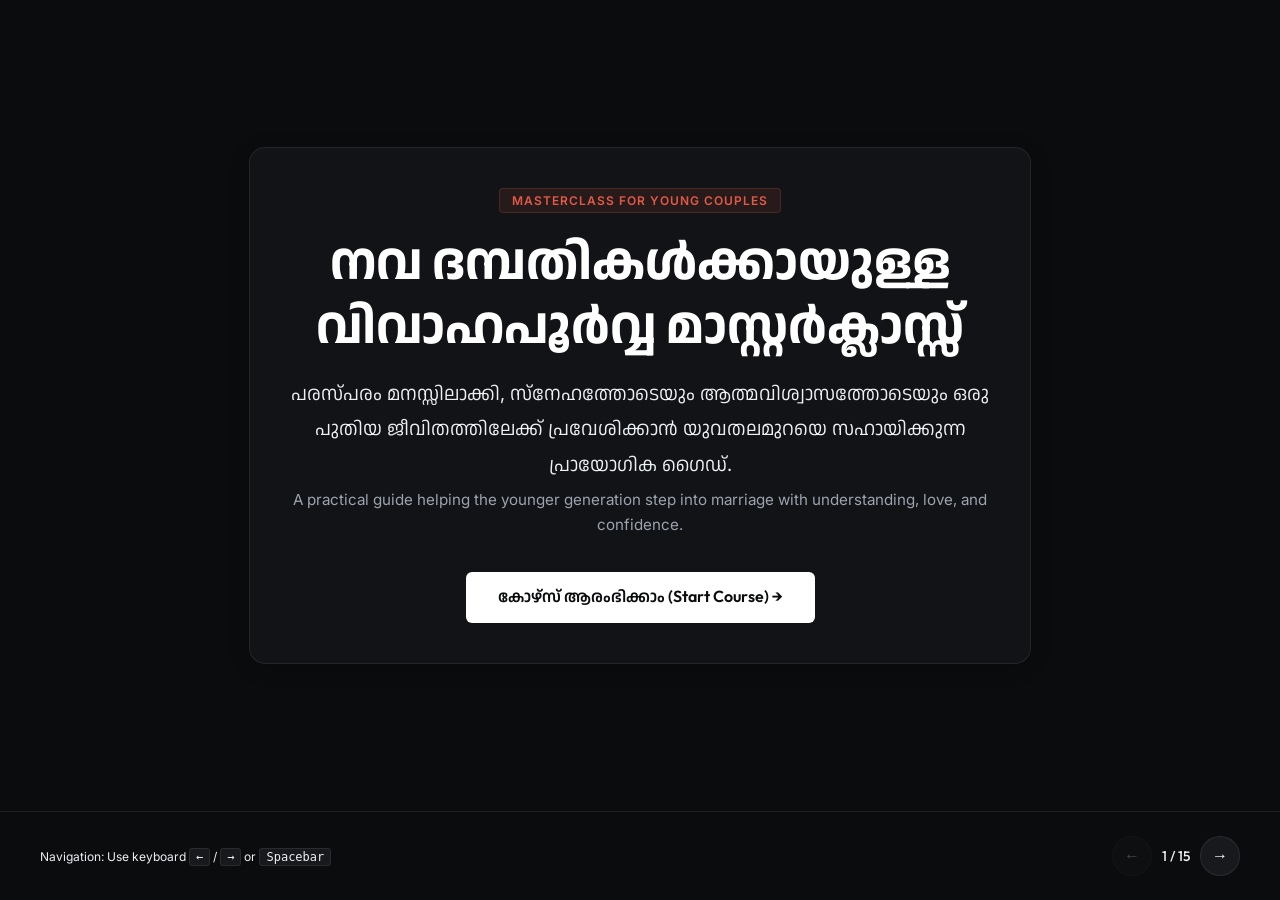
==== index.html @ 6fad0c5c "first commit" ====
<!DOCTYPE html>
<html lang="ml">
<head>
  <meta charset="UTF-8">
  <meta name="viewport" content="width=device-width, initial-scale=1.0">
  <title>വിവാഹപൂർവ്വ കൗൺസിലിംഗ് മാസ്റ്റർക്ലാസ്സ് | Pre-Marital Masterclass</title>
  <style>
@import url('https://fonts.googleapis.com/css2?family=Anek+Malayalam:wght@100..800&family=Inter:wght@300;400;500;600;700&family=Outfit:wght@300;400;500;600;700&display=swap');

:root {
  --coral: #E05A47;
  --violet: #7B3EBF;
  --mint: #22C55E;
  --marigold: #EAB308;
  --bg-dark: #0B0C0E;
  --bg-card: #121316;
  --bg-input: #18191D;
  --border-color: rgba(255, 255, 255, 0.08);
  --text-main: #FFFFFF;
  --text-sub: #ECEFF4;
  --text-muted: #9CA3AF;
  --font-title: 'Outfit', 'Anek Malayalam', 'Nirmala UI', sans-serif;
  --font-body: 'Inter', 'Anek Malayalam', 'Nirmala UI', sans-serif;
}

* {
  box-sizing: border-box;
  margin: 0;
  padding: 0;
}

body {
  background-color: var(--bg-dark);
  color: var(--text-main);
  font-family: var(--font-body);
  height: 100vh;
  overflow: hidden;
  display: flex;
  flex-direction: column;
  justify-content: space-between;
}

/* Header & Flow Tracker (Minimalist) */
header {
  width: 100%;
  padding: 24px 40px;
  z-index: 10;
  display: flex;
  justify-content: space-between;
  align-items: center;
  border-bottom: 1px solid var(--border-color);
  background: var(--bg-dark);
}

.logo-container {
  display: flex;
  align-items: center;
  gap: 8px;
}

.logo-dot {
  width: 8px;
  height: 8px;
  border-radius: 50%;
  background: var(--coral);
}

.logo-text {
  font-family: var(--font-title);
  font-weight: 600;
  font-size: 1rem;
  letter-spacing: 1.5px;
  color: var(--text-main);
}

.flow-tracker {
  display: flex;
  align-items: center;
  gap: 20px;
  position: relative;
}

.flow-step {
  display: flex;
  align-items: center;
  gap: 8px;
  font-family: var(--font-title);
  font-size: 0.95rem;
  font-weight: 500;
  color: var(--text-sub);
  cursor: pointer;
  transition: color 0.3s;
}

.flow-step-num {
  width: 24px;
  height: 24px;
  border-radius: 50%;
  border: 1px solid var(--border-color);
  display: flex;
  align-items: center;
  justify-content: center;
  font-weight: 600;
  font-size: 0.8rem;
  transition: all 0.3s;
}

.flow-step.active {
  color: var(--text-main);
}

.flow-step.active .flow-step-num {
  border-color: var(--coral);
  background: var(--coral);
  color: var(--bg-dark);
}

.flow-step.completed {
  color: var(--mint);
}

.flow-step.completed .flow-step-num {
  border-color: var(--mint);
  background: var(--mint);
  color: var(--bg-dark);
}

.flow-line {
  height: 1px;
  width: 30px;
  background: var(--border-color);
  transition: background 0.3s;
}

.flow-line.completed {
  background: var(--mint);
}

/* Slide Deck Container */
.deck-container {
  flex-grow: 1;
  position: relative;
  width: 100%;
  max-width: 1200px;
  margin: 0 auto;
  padding: 0 40px;
  display: flex;
  justify-content: center;
  align-items: center;
}

.slide {
  position: absolute;
  left: 40px;
  right: 40px;
  opacity: 0;
  transform: translateY(10px);
  pointer-events: none;
  transition: opacity 0.4s ease, transform 0.4s ease;
  display: grid;
  grid-template-columns: 1fr;
  gap: 40px;
}

.slide.active {
  opacity: 1;
  transform: translateY(0);
  pointer-events: all;
  position: relative;
  z-index: 5;
  left: auto;
  right: auto;
}

.slide.previous {
  opacity: 0;
  transform: translateY(-10px);
  pointer-events: none;
}

/* Slide Layout Options */
.slide-grid-2 {
  grid-template-columns: minmax(0, 1.2fr) minmax(0, 1fr);
  align-items: center;
}

@media (max-width: 900px) {
  .slide-grid-2 {
    grid-template-columns: 1fr;
    padding-bottom: 20px;
  }
  body {
    overflow: auto;
    height: auto;
  }
  .deck-container {
    padding: 20px;
  }
}

/* Card Styling (Minimalist Flat) */
.glass-card {
  background: var(--bg-card);
  border: 1px solid var(--border-color);
  border-radius: 16px;
  padding: 40px;
  box-shadow: 0 4px 20px rgba(0, 0, 0, 0.2);
  position: relative;
}

/* Image styling */
.slide-image-wrapper {
  position: relative;
  border-radius: 12px;
  overflow: hidden;
  border: 1px solid var(--border-color);
  height: 400px;
  width: 100%;
}

.slide-image {
  width: 100%;
  height: 100%;
  object-fit: cover;
  filter: grayscale(10%) contrast(105%);
}

/* Typography */
h1 {
  font-family: var(--font-title);
  font-size: 2.8rem;
  font-weight: 700;
  line-height: 1.2;
  margin-bottom: 20px;
  color: var(--text-main);
}

h2 {
  font-family: var(--font-title);
  font-size: 2.2rem;
  font-weight: 600;
  margin-bottom: 12px;
  color: var(--text-main);
}

h3 {
  font-family: var(--font-title);
  font-size: 1.3rem;
  font-weight: 600;
  margin-bottom: 8px;
}

.subtitle-eng {
  font-size: 0.9rem;
  color: var(--text-muted);
  font-weight: 600;
  text-transform: uppercase;
  letter-spacing: 1.5px;
  margin-bottom: 12px;
  display: block;
}

.sub-english {
  font-size: 0.95rem;
  color: var(--text-muted);
  margin-top: 6px;
  font-style: normal;
  display: block;
  font-weight: 400;
  line-height: 1.6;
}

p {
  font-size: 1.15rem;
  line-height: 1.85;
  color: var(--text-sub);
  margin-bottom: 20px;
  font-weight: 400;
}

/* Accents & Badges */
.accent-txt-coral { color: var(--coral); }
.accent-txt-violet { color: #A855F7; }
.accent-txt-mint { color: var(--mint); }
.accent-txt-marigold { color: var(--marigold); }

.badge {
  display: inline-block;
  padding: 4px 12px;
  border-radius: 4px;
  font-size: 0.75rem;
  font-weight: 600;
  text-transform: uppercase;
  letter-spacing: 1px;
  margin-bottom: 15px;
}

.badge-coral {
  background: rgba(224, 90, 71, 0.1);
  color: var(--coral);
  border: 1px solid rgba(224, 90, 71, 0.2);
}

.badge-violet {
  background: rgba(123, 62, 191, 0.1);
  color: #A855F7;
  border: 1px solid rgba(123, 62, 191, 0.2);
}

.badge-mint {
  background: rgba(34, 197, 94, 0.1);
  color: var(--mint);
  border: 1px solid rgba(34, 197, 94, 0.2);
}

.badge-marigold {
  background: rgba(234, 179, 8, 0.1);
  color: var(--marigold);
  border: 1px solid rgba(234, 179, 8, 0.2);
}

/* Feature Grid / Cards */
.feature-list {
  display: flex;
  flex-direction: column;
  gap: 12px;
}

.feature-item {
  display: flex;
  gap: 15px;
  background: #18191D;
  padding: 16px 20px;
  border-radius: 8px;
  border: 1px solid var(--border-color);
  transition: background 0.3s;
}

.feature-item:hover {
  background: #202127;
}

.feature-icon {
  font-size: 1.2rem;
  display: flex;
  align-items: center;
  justify-content: center;
  width: 32px;
  height: 32px;
  border-radius: 6px;
  background: rgba(255, 255, 255, 0.05);
}

.feature-content {
  flex-grow: 1;
}

.feature-content h4 {
  font-size: 1rem;
  margin-bottom: 2px;
  font-weight: 600;
}

/* Interactive elements: Love Languages / Statements */
.love-languages-grid {
  display: grid;
  grid-template-columns: 1fr 1fr;
  gap: 12px;
}

@media (max-width: 600px) {
  .love-languages-grid {
    grid-template-columns: 1fr;
  }
}

.love-card {
  background: #18191D;
  border: 1px solid var(--border-color);
  border-radius: 8px;
  padding: 16px;
  transition: all 0.3s;
  cursor: pointer;
}

.love-card:hover {
  border-color: var(--text-sub);
}

.love-card.active-card {
  background: #202127;
  border-color: var(--text-main);
}

/* Dynamic Interactive "I Statements" comparison */
.comparison-container {
  display: flex;
  flex-direction: column;
  gap: 12px;
  margin-top: 10px;
}

.comparison-box {
  display: grid;
  grid-template-columns: 90px 1fr;
  background: rgba(224, 90, 71, 0.05);
  border: 1px solid rgba(224, 90, 71, 0.15);
  border-radius: 8px;
  overflow: hidden;
}

.comparison-box.better {
  background: rgba(34, 197, 94, 0.05);
  border-color: rgba(34, 197, 94, 0.15);
}

.comp-tag {
  display: flex;
  align-items: center;
  justify-content: center;
  font-weight: 600;
  font-size: 0.8rem;
  color: #FFF;
  text-transform: uppercase;
}

.comparison-box:not(.better) .comp-tag {
  background: var(--coral);
}

.comparison-box.better .comp-tag {
  background: var(--mint);
  color: var(--bg-dark);
}

.comp-content {
  padding: 12px 16px;
}

.comp-content p {
  margin: 0;
  font-size: 0.95rem;
}

/* Math Presentation Slide (Minimalist) */
.math-container {
  background: #18191D;
  padding: 24px;
  border-radius: 12px;
  border: 1px solid var(--border-color);
  display: flex;
  flex-direction: column;
  align-items: center;
  justify-content: center;
  margin-bottom: 20px;
}

.equation-legend {
  display: grid;
  grid-template-columns: 1fr 1fr;
  gap: 10px;
  width: 100%;
  margin-top: 20px;
  border-top: 1px solid var(--border-color);
  padding-top: 15px;
}

.legend-item {
  font-size: 0.85rem;
  color: var(--text-sub);
}

/* Custom CSS Equation Layout */
.marriage-equation-css {
  display: flex;
  align-items: center;
  justify-content: center;
  gap: 12px;
  font-family: var(--font-title);
  font-size: 1.25rem;
  color: var(--text-main);
  width: 100%;
  padding: 10px 0;
  overflow-x: auto;
  scrollbar-width: none;
}

.marriage-equation-css::-webkit-scrollbar {
  display: none;
}

.eq-fraction {
  display: inline-flex;
  flex-direction: column;
  align-items: center;
  justify-content: center;
  min-width: 130px;
}

.eq-numerator {
  border-bottom: 1.5px solid var(--text-sub);
  padding: 0 8px 6px 8px;
  width: 100%;
  text-align: center;
  display: flex;
  justify-content: center;
  align-items: center;
  gap: 6px;
  white-space: nowrap;
}

.eq-denominator {
  padding: 6px 8px 0 8px;
  width: 100%;
  text-align: center;
  display: flex;
  justify-content: center;
  align-items: center;
  white-space: nowrap;
}

.eq-term {
  font-weight: 600;
}

.eq-success {
  font-size: 1.3rem;
  color: var(--text-main);
}

.eq-comm {
  color: var(--mint);
}

.eq-trust {
  color: #A855F7;
}

.eq-ego {
  color: var(--coral);
}

.eq-values {
  color: var(--marigold);
  white-space: nowrap;
}

.eq-operator {
  font-weight: 500;
  font-size: 1.3rem;
  color: var(--text-sub);
  user-select: none;
}

@media (max-width: 600px) {
  .marriage-equation-css {
    font-size: 0.95rem;
    gap: 6px;
  }
  .eq-success {
    font-size: 1.1rem;
  }
  .glass-card {
    padding: 16px;
  }
  .slide {
    left: 10px;
    right: 10px;
  }
  .deck-container {
    padding: 10px;
  }
}

@media (max-width: 1100px) {
  .deck-container {
    padding: 0 20px;
  }
  .glass-card {
    padding: 24px;
  }
  .slide {
    left: 20px;
    right: 20px;
    gap: 20px;
  }
  .slide-image-wrapper {
    height: 320px;
  }
}

/* Custom Interactive Donut Chart (Minimalist) */
.chart-container {
  display: flex;
  flex-direction: column;
  align-items: center;
  justify-content: center;
  position: relative;
}

.donut-svg-wrapper {
  position: relative;
  width: 200px;
  height: 200px;
}

.donut-svg {
  transform: rotate(-90deg);
  width: 100%;
  height: 100%;
}

.donut-segment {
  fill: none;
  stroke-width: 12;
  transition: stroke-dashoffset 1s ease-in-out, stroke-width 0.3s;
  cursor: pointer;
}

.donut-segment:hover {
  stroke-width: 15;
}

.donut-center-text {
  position: absolute;
  top: 50%;
  left: 50%;
  transform: translate(-50%, -50%);
  text-align: center;
}

.donut-center-num {
  font-family: var(--font-title);
  font-size: 2rem;
  font-weight: 600;
  color: #FFF;
  display: block;
}

.donut-center-lbl {
  font-size: 0.7rem;
  color: var(--text-sub);
  text-transform: uppercase;
  letter-spacing: 1px;
}

.chart-legend {
  margin-top: 24px;
  display: grid;
  grid-template-columns: minmax(0, 1fr) minmax(0, 1fr);
  gap: 10px;
  width: 100%;
}

.chart-legend-item {
  display: flex;
  align-items: center;
  gap: 8px;
  font-size: 0.95rem;
  cursor: pointer;
  padding: 6px 10px;
  border-radius: 4px;
  background: #18191D;
  border: 1px solid var(--border-color);
  transition: all 0.3s;
}

.chart-legend-item:hover, .chart-legend-item.highlighted {
  border-color: var(--text-sub);
  background: #202127;
}

.chart-legend-dot {
  width: 8px;
  height: 8px;
  border-radius: 50%;
}

/* Weekly Checklist Table */
.checklist-table-wrapper {
  overflow-x: auto;
  border-radius: 8px;
  border: 1px solid var(--border-color);
  background: #18191D;
  margin-top: 15px;
}

.checklist-table {
  width: 100%;
  border-collapse: collapse;
  text-align: left;
}

.checklist-table th {
  background: rgba(255,255,255,0.02);
  padding: 14px 18px;
  font-weight: 600;
  font-size: 1rem;
  border-bottom: 1px solid var(--border-color);
  font-family: var(--font-title);
  color: var(--text-main);
}

.checklist-table td {
  padding: 14px 18px;
  border-bottom: 1px solid var(--border-color);
  font-size: 1.05rem;
  line-height: 1.6;
  color: var(--text-sub);
}

.checklist-table tr:last-child td {
  border-bottom: none;
}

.checklist-table tr:hover td {
  background: rgba(255, 255, 255, 0.01);
  color: var(--text-main);
}

.checkbox-col {
  width: 40px;
  text-align: center;
}

.custom-checkbox {
  width: 16px;
  height: 16px;
  border-radius: 4px;
  border: 1px solid var(--text-sub);
  display: inline-block;
  cursor: pointer;
  position: relative;
  transition: all 0.2s;
}

.custom-checkbox.checked {
  background: var(--mint);
  border-color: var(--mint);
}

.custom-checkbox.checked::after {
  content: '✓';
  position: absolute;
  top: 50%;
  left: 50%;
  transform: translate(-50%, -50%);
  color: var(--bg-dark);
  font-weight: bold;
  font-size: 0.7rem;
}

/* Footer / Navigation Controls (Minimalist) */
footer {
  width: 100%;
  padding: 24px 40px;
  display: flex;
  justify-content: space-between;
  align-items: center;
  border-top: 1px solid var(--border-color);
  background: var(--bg-dark);
  z-index: 10;
}

.help-tips {
  font-size: 0.75rem;
  color: var(--text-sub);
}

.keyboard-key {
  background: #18191D;
  border: 1px solid var(--border-color);
  padding: 1px 6px;
  border-radius: 3px;
  font-family: monospace;
}

.nav-buttons {
  display: flex;
  gap: 10px;
}

.nav-btn {
  background: #18191D;
  border: 1px solid var(--border-color);
  color: var(--text-main);
  width: 40px;
  height: 40px;
  border-radius: 50%;
  display: flex;
  align-items: center;
  justify-content: center;
  cursor: pointer;
  transition: all 0.2s;
  font-size: 1rem;
}

.nav-btn:hover:not(:disabled) {
  background: #202127;
  border-color: var(--text-sub);
}

.nav-btn:disabled {
  opacity: 0.25;
  cursor: not-allowed;
}

.slide-number {
  font-family: var(--font-title);
  font-size: 0.85rem;
  font-weight: 500;
  color: var(--text-sub);
  display: flex;
  align-items: center;
}

/* Home cover specific styles */
.cover-layout {
  display: flex;
  flex-direction: column;
  align-items: center;
  text-align: center;
  justify-content: center;
  height: 100%;
}

.cover-title {
  font-size: 3.2rem;
  margin-bottom: 20px;
  line-height: 1.25;
  color: var(--text-main);
  font-weight: 700;
}

@media (max-width: 600px) {
  .cover-title {
    font-size: 2rem;
  }
  h1 {
    font-size: 1.8rem;
  }
}

.start-btn {
  background: var(--text-main);
  color: var(--bg-dark);
  border: none;
  padding: 14px 32px;
  border-radius: 6px;
  font-family: var(--font-title);
  font-weight: 600;
  font-size: 1rem;
  cursor: pointer;
  transition: all 0.2s;
  margin-top: 15px;
}

.start-btn:hover {
  background: var(--text-sub);
  transform: translateY(-1px);
}

</style>
</head>
<body>



  <!-- Slide Deck Container -->
  <main class="deck-container">

    <!-- SLIDE 1: Cover Slide (Hour 0) -->
    <section class="slide active" id="slide-1" data-hour="0">
      <div class="glass-card cover-layout">
        <span class="badge badge-coral">Masterclass for Young Couples</span>
        <h1 class="cover-title">നവ ദമ്പതികൾക്കായുള്ള<br>വിവാഹപൂർവ്വ മാസ്റ്റർക്ലാസ്സ്</h1>
        <p style="max-width: 700px; font-size: 1.2rem;">
          പരസ്പരം മനസ്സിലാക്കി, സ്നേഹത്തോടെയും ആത്മവിശ്വാസത്തോടെയും ഒരു പുതിയ ജീവിതത്തിലേക്ക് പ്രവേശിക്കാൻ യുവതലമുറയെ സഹായിക്കുന്ന പ്രായോഗിക ഗൈഡ്.
          <span class="sub-english">A practical guide helping the younger generation step into marriage with understanding, love, and confidence.</span>
        </p>
        <button class="start-btn" id="start-btn">കോഴ്സ് ആരംഭിക്കാം (Start Course) &rarr;</button>
      </div>
    </section>

    <!-- SLIDE 2: Course Agenda (Hour 0) -->
    <section class="slide" id="slide-2" data-hour="0">
      <div class="glass-card" style="width: 100%;">
        <span class="badge badge-coral">Course Agenda</span>
        <h2>4-മണിക്കൂർ ക്ലാസ്സ് ഘടന</h2>
        <span class="subtitle-eng">4-Hour Masterclass Roadmap</span>
        <p style="margin-bottom: 25px;">ദാമ്പത്യവിജയത്തിനായുള്ള പ്രധാനപ്പെട്ട അധ്യായങ്ങൾ ഞങ്ങൾ താഴെ പറയുന്ന രീതിയിൽ ക്രമീകരിച്ചിരിക്കുന്നു.</p>
        
        <div style="display: grid; grid-template-columns: repeat(auto-fit, minmax(220px, 1fr)); gap: 20px;">
          <div class="feature-item" style="border-top: 4px solid var(--coral); flex-direction: column; gap: 10px;">
            <div style="font-weight: 800; font-size: 1.2rem; color: var(--coral);">Hour 1: മനസ്സിലാക്കൽ</div>
            <p style="font-size: 0.9rem; margin: 0; color: var(--text-sub);">
              ആശയവിനിമയം, സ്നേഹഭാഷകൾ, ഞാൻ പ്രസ്താവനകൾ, ശ്രദ്ധയോടെയുള്ള കേൾവി.
              <span class="sub-english">Communication, Love Languages, active listening.</span>
            </p>
          </div>
          
          <div class="feature-item" style="border-top: 4px solid var(--violet); flex-direction: column; gap: 10px;">
            <div style="font-weight: 800; font-size: 1.2rem; color: var(--violet);">Hour 2: പൊരുത്തപ്പെടൽ</div>
            <p style="font-size: 0.9rem; margin: 0; color: var(--text-sub);">
              വ്യത്യാസങ്ങൾ പൊരുത്തപ്പെടുത്തൽ, കുടുംബ അതിരുകൾ, തർക്കപരിഹാരം, അടുപ്പം.
              <span class="sub-english">Adjusting differences, boundaries, intimacy.</span>
            </p>
          </div>
          
          <div class="feature-item" style="border-top: 4px solid var(--marigold); flex-direction: column; gap: 10px;">
            <div style="font-weight: 800; font-size: 1.2rem; color: var(--marigold);">Hour 3: സാമ്പത്തികം</div>
            <p style="font-size: 0.9rem; margin: 0; color: var(--text-sub);">
              സാമ്പത്തിക സുതാര്യത, കടബാധ്യതകൾ, ബജറ്റിംഗ്, ഭാവി സമ്പാദ്യം.
              <span class="sub-english">Financial transparency, budgeting, future savings.</span>
            </p>
          </div>
          
          <div class="feature-item" style="border-top: 4px solid var(--mint); flex-direction: column; gap: 10px;">
            <div style="font-weight: 800; font-size: 1.2rem; color: var(--mint);">Hour 4: പ്രയാണം</div>
            <p style="font-size: 0.9rem; margin: 0; color: var(--text-sub);">
              ഒരുമിച്ച് വളരുക, ദാമ്പത്യ സമവാക്യം, വിജയഘടകങ്ങൾ, പ്രതിവാര ചെക്ക്ലിസ്റ്റ്.
              <span class="sub-english">Growing together, success pillars, checklists.</span>
            </p>
          </div>
        </div>
      </div>
    </section>

    <!-- SLIDE 3: Hour 1 Intro: മനസ്സിലാക്കൽ (Hour 1) -->
    <section class="slide slide-grid-2" id="slide-3" data-hour="1">
      <div class="glass-card">
        <span class="badge badge-coral">Hour 1: മനസ്സിലാക്കൽ</span>
        <h2>പരസ്പരം അറിയുക, അടിത്തറയിടുക</h2>
        <span class="subtitle-eng">Knowing Each Other & Building Foundations</span>
        <p>
          ദാമ്പത്യത്തിന്റെ ഏറ്റവും പ്രധാനപ്പെട്ട അടിത്തറയാണ് പരസ്പരമുള്ള മനസ്സിലാക്കൽ. പങ്കാളിയുടെ ചിന്തകളെയും സ്വഭാവങ്ങളെയും മുൻവിധികളില്ലാതെ ഉൾക്കൊള്ളാൻ നമ്മൾ പഠിക്കേണ്ടതുണ്ട്.
        </p>
        <div class="feature-list">
          <div class="feature-item">
            <div class="feature-icon" style="background: rgba(255, 111, 97, 0.15); color: var(--coral);">❤</div>
            <div class="feature-content">
              <h4>ആത്മാർത്ഥമായ താല്പര്യം (Genuine Interest)</h4>
              <p style="margin: 0; font-size: 0.95rem;">പങ്കാളിയുടെ സ്വപ്നങ്ങൾക്കും താല്പര്യങ്ങൾക്കും മുൻഗണന നൽകുക. <span class="sub-english">Give priority to your partner's dreams and interests.</span></p>
            </div>
          </div>
          <div class="feature-item">
            <div class="feature-icon" style="background: rgba(0, 245, 212, 0.15); color: var(--mint);">🗣</div>
            <div class="feature-content">
              <h4>തുറന്ന ആശയവിനിമയം (Open Communication)</h4>
              <p style="margin: 0; font-size: 0.95rem;">ഭയമില്ലാതെ വികാരങ്ങൾ പങ്കുവെക്കാനുള്ള ഇടം നൽകുക. <span class="sub-english">Create a safe space to share emotions without fear.</span></p>
            </div>
          </div>
        </div>
      </div>
      <div class="slide-image-wrapper">
        <img src="images/couple_love.png" alt="Happy Young Indian Couple" class="slide-image">
      </div>
    </section>

    <!-- SLIDE 4: Love Languages (സ്നേഹഭാഷകൾ) (Hour 1) -->
    <section class="slide slide-grid-2" id="slide-4" data-hour="1">
      <div class="glass-card" style="display: flex; flex-direction: column; justify-content: space-between; height: 100%;">
        <div>
          <span class="badge badge-coral">Hour 1: മനസ്സിലാക്കൽ</span>
          <h2>5 സ്നേഹഭാഷകൾ</h2>
          <span class="subtitle-eng">The 5 Love Languages</span>
          <p style="margin-bottom: 15px;">
            ഓരോരുത്തരും സ്നേഹം പ്രകടിപ്പിക്കുന്നതും സ്വീകരിക്കുന്നതും വ്യത്യസ്ത രീതികളിലാണ്. നിങ്ങളുടെ പങ്കാളിയുടെ സ്നേഹഭാഷ തിരിച്ചറിയുക.
          </p>
          
          <div class="love-languages-grid">
            <div class="love-card active-card" data-title="അഭിനന്ദന വാക്കുകൾ (Words of Affirmation)" data-mal="പങ്കാളിയെ അഭിനന്ദിക്കുകയും പ്രോത്സാഹിപ്പിക്കുകയും ചെയ്യുന്ന വാക്കുകൾ സംസാരിക്കുക. ഉദാഹരണത്തിന്, 'നീ അതീവ സുന്ദരിയായിട്ടുണ്ട്' അല്ലെങ്കിൽ 'എനിക്ക് നിന്നിൽ അഭിമാനമുണ്ട്'." data-eng="Verbally complimenting and encouraging your partner. For example, 'You look beautiful' or 'I am proud of you'.">
              <h3 class="accent-txt-coral">1. വാക്കുകൾ</h3>
              <small>Words of Affirmation</small>
            </div>
            
            <div class="love-card" data-title="ഗുണനിലവാരമുള്ള സമയം (Quality Time)" data-mal="ഫ്ലോൺ കോളുകളും മറ്റ് തടസ്സങ്ങളുമില്ലാതെ പങ്കാളിക്ക് പൂർണ്ണ ശ്രദ്ധ നൽകി ഒരുമിച്ചിരിക്കുക. ഉദാഹരണത്തിന്, ഒരുമിച്ചുള്ള വൈകുന്നേരത്തെ നടത്തം അല്ലെങ്കിൽ കോഫി ഡേറ്റ്." data-eng="Giving undivided attention to your partner without phone calls or distractions. For example, evening walks or coffee dates.">
              <h3 class="accent-txt-violet">2. സമയം നൽകൽ</h3>
              <small>Quality Time</small>
            </div>
            
            <div class="love-card" data-title="സമ്മാനങ്ങൾ നൽകൽ (Receiving Gifts)" data-mal="വിലയേറിയതല്ലെങ്കിലും സ്നേഹത്തിന്റെ പ്രതീകമായി നൽകുന്ന ചെറിയ സമ്മാനങ്ങൾ. അത് പങ്കാളിയെ ഓർക്കുന്നുണ്ട് എന്നതിന്റെ തെളിവാണ്." data-eng="Giving thoughtful gifts, not necessarily expensive, as a token of love. Shows that you were thinking of them.">
              <h3 class="accent-txt-marigold">3. സമ്മാനങ്ങൾ</h3>
              <small>Receiving Gifts</small>
            </div>
            
            <div class="love-card" data-title="സഹായങ്ങൾ ചെയ്യുക (Acts of Service)" data-mal="പങ്കാളിയുടെ ഉത്തരവാദിത്തങ്ങൾ കുറയ്ക്കാൻ സഹായിക്കുന്ന പ്രവർത്തനങ്ങൾ ചെയ്യുക. ഉദാഹരണത്തിന്, വീട്ടുജോലികളിൽ സഹായിക്കുക അല്ലെങ്കിൽ ഭക്ഷണം പാകം ചെയ്യുക." data-eng="Doing tasks to ease your partner's load. For example, helping with household chores or cooking together.">
              <h3 class="accent-txt-mint">4. സഹായങ്ങൾ</h3>
              <small>Acts of Service</small>
            </div>
          </div>
        </div>
      </div>
      
      <!-- Interactive details box on the right -->
      <div class="glass-card" id="love-desc-box" style="display: flex; flex-direction: column; justify-content: center; height: 100%; border-color: rgba(138, 43, 226, 0.2);">
        <span class="badge badge-violet" style="align-self: flex-start;">വിശദാംശങ്ങൾ (Details)</span>
        <h3 id="love-detail-title" class="accent-txt-violet" style="font-size: 1.6rem; margin-bottom: 15px;">അഭിനന്ദന വാക്കുകൾ (Words of Affirmation)</h3>
        <p id="love-detail-mal" style="font-size: 1.1rem; line-height: 1.7; color: #FFF;">
          പങ്കാളിയെ അഭിനന്ദിക്കുകയും പ്രോത്സാഹിപ്പിക്കുകയും ചെയ്യുന്ന വാക്കുകൾ സംസാരിക്കുക. ഉദാഹരണത്തിന്, 'നീ അതീവ സുന്ദരിയായിട്ടുണ്ട്' അല്ലെങ്കിൽ 'എനിക്ക് നിന്നിൽ അഭിമാനമുണ്ട്'.
        </p>
        <p id="love-detail-eng" class="sub-english" style="font-size: 1rem; border-top: 1px solid rgba(255,255,255,0.05); padding-top: 15px;">
          Verbally complimenting and encouraging your partner. For example, 'You look beautiful' or 'I am proud of you'.
        </p>
      </div>
    </section>

    <!-- SLIDE 5: "I" Statements (ഞാൻ പ്രസ്താവനകൾ) (Hour 1) -->
    <section class="slide slide-grid-2" id="slide-5" data-hour="1">
      <div class="glass-card">
        <span class="badge badge-coral">Hour 1: മനസ്സിലാക്കൽ</span>
        <h2>സംഭാഷണങ്ങളിലെ 'ഞാൻ' പ്രസ്താവനകൾ</h2>
        <span class="subtitle-eng">Using 'I' Statements for Constructive Communication</span>
        <p>
          തർക്കങ്ങൾ ഉണ്ടാകുമ്പോൾ പങ്കാളിയെ കുറ്റപ്പെടുത്തുന്ന രീതി ഒഴിവാക്കി നമ്മുടെ വികാരങ്ങൾ പ്രകടിപ്പിക്കാൻ 'ഞാൻ' പ്രസ്താവനകൾ സഹായിക്കും. ഇത് പരസ്പര ബഹുമാനം നിലനിർത്തുന്നു.
        </p>
        <div class="feature-list" style="margin-top: 20px;">
          <div class="feature-item" style="border-left: 4px solid var(--coral);">
            <div class="feature-content">
              <h4 class="accent-txt-coral">കുറ്റപ്പെടുത്തൽ ഒഴിവാക്കുക (Avoid Blame)</h4>
              <p style="margin: 0; font-size: 0.95rem;">'നീ' എന്ന് തുടങ്ങുന്ന വാചകങ്ങൾ പലപ്പോഴും കുറ്റപ്പെടുത്തലായി മാറുകയും പങ്കാളി സ്വയം പ്രതിരോധത്തിലാവുകയും ചെയ്യുന്നു. <span class="sub-english">'You' statements put partners on the defensive.</span></p>
            </div>
          </div>
          <div class="feature-item" style="border-left: 4px solid var(--mint);">
            <div class="feature-content">
              <h4 class="accent-txt-mint">വികാരം വ്യക്തമാക്കുക (State Your Feelings)</h4>
              <p style="margin: 0; font-size: 0.95rem;">നമ്മുടെ ഉള്ളിലെ വിഷമങ്ങളും ആവശ്യങ്ങളും തുറന്നു പറയുന്നതിലൂടെ പങ്കാളിയിൽ അനുകമ്പയുണ്ടാക്കുന്നു. <span class="sub-english">Sharing vulnerability evokes empathy.</span></p>
            </div>
          </div>
        </div>
      </div>

      <div class="glass-card" style="display: flex; flex-direction: column; justify-content: center; gap: 20px;">
        <h3 class="accent-txt-marigold">പ്രായോഗിക മാറ്റം (Practical Example):</h3>
        <div class="comparison-container">
          <div class="comparison-box">
            <div class="comp-tag">തെറ്റ് (Wrong)</div>
            <div class="comp-content">
              <p><strong>"നീ എപ്പോഴും ഫ്രണ്ട്സിന്റെ കൂടെയാണ്, എന്നെ തിരിഞ്ഞു നോക്കാറില്ല!"</strong></p>
              <span class="sub-english">"You are always with your friends, you ignore me!"</span>
            </div>
          </div>
          
          <div class="comparison-box better">
            <div class="comp-tag">ശരി (Right)</div>
            <div class="comp-content">
              <p><strong>"നമുക്ക് ഒരുമിച്ച് സമയം ചിലവഴിക്കാൻ കിട്ടാത്തപ്പോൾ എനിക്ക് സങ്കടം തോന്നാറുണ്ട്."</strong></p>
              <span class="sub-english">"I feel sad when we don't get quality time together."</span>
            </div>
          </div>
        </div>
      </div>
    </section>

    <!-- SLIDE 6: Active Listening (ശ്രദ്ധയോടെയുള്ള കേൾവി) (Hour 1) -->
    <section class="slide slide-grid-2" id="slide-6" data-hour="1">
      <div class="glass-card">
        <span class="badge badge-coral">Hour 1: മനസ്സിലാക്കൽ</span>
        <h2>ശ്രദ്ധയോടെയുള്ള കേൾവി</h2>
        <span class="subtitle-eng">The Art of Active Listening</span>
        <p>
          സംസാരിക്കുന്നതിനേക്കാൾ പ്രധാനം പങ്കാളി പറയുന്നത് ശ്രദ്ധയോടെ കേൾക്കുക എന്നതാണ്. ഇത് തർക്കങ്ങളുടെ തോത് വലിയ രീതിയിൽ കുറയ്ക്കുന്നു.
        </p>
        <div class="feature-list">
          <div class="feature-item">
            <div class="feature-icon" style="background: rgba(0, 245, 212, 0.12); color: var(--mint);">🤫</div>
            <div class="feature-content">
              <h4>തടസ്സപ്പെടുത്താതിരിക്കുക (Do not interrupt)</h4>
              <p style="margin: 0; font-size: 0.95rem;">പങ്കാളി പറഞ്ഞു തീർക്കുന്നതുവരെ നിങ്ങളുടെ ന്യായീകരണങ്ങൾ പറയാൻ ധൃതി കാണിക്കാതിരിക്കുക. <span class="sub-english">Listen fully before jumping to defend yourself.</span></p>
            </div>
          </div>
          <div class="feature-item">
            <div class="feature-icon" style="background: rgba(255, 111, 97, 0.12); color: var(--coral);">🤝</div>
            <div class="feature-content">
              <h4>വികാരം ഉൾക്കൊള്ളുക (Empathize)</h4>
              <p style="margin: 0; font-size: 0.95rem;">അവരുടെ വാക്കുകൾക്ക് പിന്നിലെ സങ്കടമോ ദേഷ്യമോ മനസ്സിലാക്കാൻ ശ്രമിക്കുക. <span class="sub-english">Understand the emotions behind their words.</span></p>
            </div>
          </div>
        </div>
      </div>
      
      <div class="glass-card" style="display: flex; flex-direction: column; justify-content: center; background: rgba(138, 43, 226, 0.03);">
        <h3 class="accent-txt-violet">ശ്രദ്ധിക്കേണ്ട കാര്യങ്ങൾ (Rules to Follow):</h3>
        <ul style="list-style-type: none; display: flex; flex-direction: column; gap: 15px; margin-top: 10px;">
          <li style="display: flex; gap: 10px; align-items: flex-start; color: var(--text-sub);">
            <span style="color: var(--mint); font-weight: bold;">✔</span>
            <div>
              <strong>മൊബൈൽ ഫോൺ മാറ്റിവെക്കുക:</strong> സംസാരിക്കുമ്പോൾ ഫോണിലേക്ക് നോക്കാതിരിക്കുക.
              <span class="sub-english">Put away your phone during key conversations.</span>
            </div>
          </li>
          <li style="display: flex; gap: 10px; align-items: flex-start; color: var(--text-sub);">
            <span style="color: var(--mint); font-weight: bold;">✔</span>
            <div>
              <strong>ഉറപ്പ് വരുത്തുക (Reflect & Clarify):</strong> "നീ ഉദ്ദേശിച്ചത് ഇതാണോ?" എന്ന് ചോദിച്ചു സംശയം തീർക്കുക.
              <span class="sub-english">Ask "Do you mean this?" to avoid misunderstandings.</span>
            </div>
          </li>
        </ul>
      </div>
    </section>

    <!-- SLIDE 7: Hour 2 Intro: പൊരുത്തപ്പെടൽ (Hour 2) -->
    <section class="slide slide-grid-2" id="slide-7" data-hour="2">
      <div class="glass-card">
        <span class="badge badge-violet">Hour 2: പൊരുത്തപ്പെടൽ</span>
        <h2>വ്യത്യാസങ്ങളെ അംഗീകരിക്കുക</h2>
        <span class="subtitle-eng">Embracing Differences & Finding Alignment</span>
        <p>
          രണ്ട് വ്യത്യസ്ത കുടുംബ സാഹചര്യങ്ങളിൽ നിന്നും സംസ്കാരങ്ങളിൽ നിന്നും വരുന്ന വ്യക്തികൾ ഒരുമിച്ചു ജീവിക്കുമ്പോൾ സ്വാഭാവികമായും അഭിപ്രായവ്യത്യാസങ്ങൾ ഉണ്ടാകും.
        </p>
        <div class="feature-list">
          <div class="feature-item">
            <div class="feature-icon" style="background: rgba(255, 183, 3, 0.15); color: var(--marigold);">☯</div>
            <div class="feature-content">
              <h4>അഭിപ്രായവ്യത്യാസങ്ങൾ സ്വാഭാവികം</h4>
              <p style="margin: 0; font-size: 0.95rem;">വ്യത്യസ്ത അഭിപ്രായങ്ങൾ ശത്രുതയല്ല, മറിച്ച് രണ്ടു കാഴ്ചപ്പാടുകൾ മാത്രമാണ്. <span class="sub-english">Differences are perspectives, not hostility.</span></p>
            </div>
          </div>
          <div class="feature-item">
            <div class="feature-icon" style="background: rgba(138, 43, 226, 0.15); color: #B270FF;">🤝</div>
            <div class="feature-content">
              <h4>പൊരുത്തപ്പെടൽ (Compromise)</h4>
              <p style="margin: 0; font-size: 0.95rem;">ആരാണ് ജയിക്കുന്നത് എന്നതിലല്ല, ബന്ധം എങ്ങനെ മികച്ചതാക്കാം എന്നതിലാണ് കാര്യം. <span class="sub-english">It's not about who wins, it's about winning together.</span></p>
            </div>
          </div>
        </div>
      </div>
      <div class="slide-image-wrapper" style="box-shadow: 0 15px 35px rgba(0, 0, 0, 0.4), 0 0 20px rgba(0, 245, 212, 0.2);">
        <img src="images/couple_budget.png" alt="Couple Discussing and Planning" class="slide-image">
      </div>
    </section>

    <!-- SLIDE 8: Boundaries with In-laws (കുടുംബങ്ങളിലെ അതിർവരമ്പുകൾ) (Hour 2) -->
    <section class="slide slide-grid-2" id="slide-8" data-hour="2">
      <div class="glass-card">
        <span class="badge badge-violet">Hour 2: പൊരുത്തപ്പെടൽ</span>
        <h2>കുടുംബങ്ങളിലെ അതിർവരമ്പുകൾ</h2>
        <span class="subtitle-eng">Healthy Boundaries with Families & In-laws</span>
        <p>
          മാതാപിതാക്കളെ ബഹുമാനിക്കുന്നതോടൊപ്പം തന്നെ സ്വന്തം ദാമ്പത്യത്തിന്റെ സ്വകാര്യതയും സ്വാതന്ത്ര്യവും സംരക്ഷിക്കാൻ ആരോഗ്യകരമായ അതിരുകൾ ആവശ്യമാണ്.
        </p>
        
        <div class="feature-list">
          <div class="feature-item">
            <div class="feature-icon" style="background: rgba(0, 245, 212, 0.12); color: var(--mint);">🛡</div>
            <div class="feature-content">
              <h4>ദാമ്പത്യ സ്വകാര്യത (Marital Privacy)</h4>
              <p style="margin: 0; font-size: 0.95rem;">നിങ്ങളുടെ വ്യക്തിപരമായ പ്രശ്നങ്ങൾ മൂന്നാമതൊരാളുമായി (മാതാപിതാക്കളായാലും) ഉടനടി പങ്കുവെക്കാതിരിക്കുക. <span class="sub-english">Avoid immediate external involvement in personal disputes.</span></p>
            </div>
          </div>
          <div class="feature-item">
            <div class="feature-icon" style="background: rgba(255, 111, 97, 0.15); color: var(--coral);">🤝</div>
            <div class="feature-content">
              <h4>ഒരുമിച്ചുള്ള തീരുമാനങ്ങൾ (Joint Decisions)</h4>
              <p style="margin: 0; font-size: 0.95rem;">കുടുംബ കാര്യങ്ങളിൽ തീരുമാനമെടുക്കുന്നതിന് മുൻപ് ദമ്പതികൾ പരസ്പരം ചർച്ച ചെയ്യുക. <span class="sub-english">Consult each other before family commitments.</span></p>
            </div>
          </div>
        </div>
      </div>
      
      <div class="glass-card" style="display: flex; flex-direction: column; justify-content: center; background: rgba(138, 43, 226, 0.05);">
        <h3 class="accent-txt-violet">ശ്രദ്ധിക്കേണ്ട പ്രധാന തത്വം (Golden Rule):</h3>
        <p style="font-size: 1.15rem; line-height: 1.7; color: #FFF; font-style: italic; border-left: 3px solid var(--violet); padding-left: 20px; margin-top: 10px;">
          "നിങ്ങളുടെ പങ്കാളിയെ മാതാപിതാക്കളുടെ മുന്നിൽ താഴ്ത്തിക്കെട്ടാതിരിക്കുക. മറ്റുള്ളവർ പങ്കാളിയെ ബഹുമാനിക്കുന്നത് നിങ്ങൾ അവരെ എങ്ങനെ കാണുന്നു എന്നതിനെ ആശ്രയിച്ചിരിക്കും."
        </p>
        <span class="sub-english" style="padding-left: 20px;">
          "Never disparage your partner in front of your parents. Their respect for your partner mirrors how you value them."
        </span>
      </div>
    </section>

    <!-- SLIDE 9: Conflict Resolution Styles (തർക്കപരിഹാര ശൈലികൾ) (Hour 2) -->
    <section class="slide slide-grid-2" id="slide-9" data-hour="2">
      <div class="glass-card" style="display: flex; flex-direction: column; justify-content: space-between; height: 100%;">
        <div>
          <span class="badge badge-violet">Hour 2: പൊരുത്തപ്പെടൽ</span>
          <h2>തർക്കപരിഹാര ശൈലികൾ</h2>
          <span class="subtitle-eng">Conflict Resolution Styles</span>
          <p style="margin-bottom: 15px;">
            തർക്കങ്ങൾ ഉണ്ടാകുമ്പോൾ നിങ്ങൾ സാധാരണയായി സ്വീകരിക്കുന്ന ശൈലി ഏതാണ്? ഒരുമിച്ച് കണ്ടെത്തി തിരുത്താം.
          </p>
          
          <!-- Interactive cards for conflict styles -->
          <div class="love-languages-grid">
            <div class="love-card active-card" data-conflict-card data-title="ഒഴിവാക്കൽ (Avoiding Style)" data-mal="പ്രശ്നങ്ങളെ അഭിമുഖീകരിക്കാതെ ഒളിച്ചോടുന്ന രീതി. ഇത് താൽക്കാലിക സമാധാനം നൽകുമെങ്കിലും ഉള്ളിൽ നീരസം വളർത്താൻ കാരണമാകും." data-eng="Ignoring or avoiding the conflict. Provides temporary peace but breeds long-term resentment.">
              <h3 class="accent-txt-coral">1. ഒഴിവാക്കൽ</h3>
              <small>Avoiding</small>
            </div>
            
            <div class="love-card" data-conflict-card data-title="ആക്രമണോത്സുകത (Competing Style)" data-mal="താൻ പറയുന്നത് മാത്രം ശരിയെന്ന് വാദിക്കുകയും പങ്കാളിയെ തോൽപ്പിച്ച് ജയിക്കാൻ ശ്രമിക്കുകയും ചെയ്യുന്ന രീതി." data-eng="Focusing on winning the argument at all costs. Damages trust and hurts the partner's self-esteem.">
              <h3 class="accent-txt-marigold">2. വാശി പിടിക്കൽ</h3>
              <small>Competing</small>
            </div>
            
            <div class="love-card" data-conflict-card data-title="പൊരുത്തപ്പെടൽ (Accommodating Style)" data-mal="സ്വന്തം ആവശ്യങ്ങൾ ബലികഴിച്ച് പങ്കാളിയുടെ താല്പര്യങ്ങൾക്ക് മാത്രം മുൻഗണന നൽകുന്നത്. ഭാവിയിൽ ഇത് നിരാശയിലേക്ക് നയിക്കാം." data-eng="Giving in to the partner's demands while ignoring your own needs. Can lead to self-neglect and frustration.">
              <h3 class="accent-txt-violet">3. കീഴടങ്ങൽ</h3>
              <small>Accommodating</small>
            </div>
            
            <div class="love-card" data-conflict-card data-title="സഹകരണം (Collaborating Style)" data-mal="രണ്ടുപേർക്കും സ്വീകാര്യമായ ഒരു പൊതുവായ പരിഹാരം ചർച്ചകളിലൂടെ കണ്ടെത്തുന്നത്. ദാമ്പത്യത്തിൽ ഏറ്റവും അനുയോജ്യമായ രീതി ഇതാണ്." data-eng="Finding a mutually satisfying win-win solution through constructive talk. The healthiest style for marriage.">
              <h3 class="accent-txt-mint">4. സഹകരണം</h3>
              <small>Collaborating</small>
            </div>
          </div>
        </div>
      </div>
      
      <!-- Interactive details box for conflicts -->
      <div class="glass-card" id="conflict-desc-box" style="display: flex; flex-direction: column; justify-content: center; height: 100%; border-color: rgba(0, 245, 212, 0.2);">
        <span class="badge badge-mint" style="align-self: flex-start;">വിശകലനം (Analysis)</span>
        <h3 id="conflict-detail-title" class="accent-txt-mint" style="font-size: 1.6rem; margin-bottom: 15px;">ഒഴിവാക്കൽ (Avoiding Style)</h3>
        <p id="conflict-detail-mal" style="font-size: 1.1rem; line-height: 1.7; color: #FFF;">
          പ്രശ്നങ്ങളെ അഭിമുഖീകരിക്കാതെ ഒളിച്ചോടുന്ന രീതി. ഇത് താൽക്കാലിക സമാധാനം നൽകുമെങ്കിലും ഉള്ളിൽ നീരസം വളർത്താൻ കാരണമാകും.
        </p>
        <p id="conflict-detail-eng" class="sub-english" style="font-size: 1rem; border-top: 1px solid rgba(255,255,255,0.05); padding-top: 15px;">
          Ignoring or avoiding the conflict. Provides temporary peace but breeds long-term resentment.
        </p>
      </div>
    </section>

    <!-- SLIDE 10: Intimacy & Connection (ആത്മബന്ധവും അടുപ്പവും) (Hour 2) -->
    <section class="slide slide-grid-2" id="slide-10" data-hour="2">
      <div class="glass-card">
        <span class="badge badge-violet">Hour 2: പൊരുത്തപ്പെടൽ</span>
        <h2>ആത്മബന്ധവും അടുപ്പവും</h2>
        <span class="subtitle-eng">Intimacy & Deep Connection</span>
        <p>
          അടുപ്പം എന്നത് കേവലം ശാരീരികം മാത്രമല്ല. ഒരു നല്ല ദാമ്പത്യത്തിൽ 4 തരം അടുപ്പങ്ങൾ ഒരുപോലെ പ്രധാനമാണ്.
        </p>
        <div class="feature-list">
          <div class="feature-item">
            <div class="feature-content">
              <h4 class="accent-txt-coral">1. വൈകാരിക അടുപ്പം (Emotional Intimacy)</h4>
              <p style="margin: 0; font-size: 0.95rem;">മനസ്സിലുള്ള ഭയവും ആഗ്രഹങ്ങളും തുറന്നു പങ്കുവെക്കാനും പരസ്പരം പിന്തുണ നൽകാനുമുള്ള കഴിവ്. <span class="sub-english">Sharing fears, vulnerabilities, and support.</span></p>
            </div>
          </div>
          <div class="feature-item">
            <div class="feature-content">
              <h4 class="accent-txt-mint">2. ബൗദ്ധിക അടുപ്പം (Intellectual Intimacy)</h4>
              <p style="margin: 0; font-size: 0.95rem;">ആശയങ്ങൾ, പുസ്തകങ്ങൾ, രാഷ്ട്രീയ വീക്ഷണങ്ങൾ, വ്യക്തിപരമായ മൂല്യങ്ങൾ എന്നിവയെക്കുറിച്ചുള്ള ചർച്ചകൾ. <span class="sub-english">Sharing thoughts, ideas, and values.</span></p>
            </div>
          </div>
        </div>
      </div>
      
      <div class="glass-card" style="display: flex; flex-direction: column; justify-content: center; gap: 20px;">
        <div class="feature-list">
          <div class="feature-item">
            <div class="feature-content">
              <h4 class="accent-txt-marigold">3. വിനോദങ്ങളിലെ അടുപ്പം (Recreational Intimacy)</h4>
              <p style="margin: 0; font-size: 0.95rem;">ഒരുമിച്ച് യാത്രകൾ ചെയ്യുക, കളികളിൽ ഏർപ്പെടുക, ഹോബികൾ പങ്കിടുക. ഒരുമിച്ച് ചിരിക്കാൻ പഠിക്കുക. <span class="sub-english">Sharing hobbies, travel, and laughter.</span></p>
            </div>
          </div>
          <div class="feature-item">
            <div class="feature-content">
              <h4 class="accent-txt-violet">4. ശാരീരിക അടുപ്പം (Physical Intimacy)</h4>
              <p style="margin: 0; font-size: 0.95rem;">പരസ്പരം തൊടൽ, കെട്ടിപ്പിടിക്കൽ, ചുംബനങ്ങൾ, ലൈംഗികത എന്നിവയിലൂടെയുള്ള സ്നേഹപ്രകടനങ്ങൾ. <span class="sub-english">Hugs, touches, and sexual connection.</span></p>
            </div>
          </div>
        </div>
      </div>
    </section>

    <!-- SLIDE 11: Hour 3 Intro: സാമ്പത്തിക ആസൂത്രണം (Hour 3) -->
    <section class="slide slide-grid-2" id="slide-11" data-hour="3">
      <div class="glass-card">
        <span class="badge badge-marigold">Hour 3: സാമ്പത്തികം</span>
        <h2>സാമ്പത്തിക സുതാര്യത</h2>
        <span class="subtitle-eng">Financial Transparency & Joint Planning</span>
        <p>
          പല കുടുംബപ്രശ്നങ്ങളുടെയും പ്രധാന കാരണം സാമ്പത്തികമായ പൊരുത്തക്കേടുകളാണ്. വിവാഹജീവിതത്തിലേക്ക് കടക്കുമ്പോൾ പണത്തെക്കുറിച്ചുള്ള തുറന്ന ചർച്ചകൾ അത്യന്താപേക്ഷിതമാണ്.
        </p>
        
        <div class="feature-list">
          <div class="feature-item">
            <div class="feature-icon" style="background: rgba(255, 183, 3, 0.12); color: var(--marigold);">💵</div>
            <div class="feature-content">
              <h4>തുറന്ന ചർച്ചകൾ (Disclose Finances)</h4>
              <p style="margin: 0; font-size: 0.95rem;">രണ്ടുപേരുടെയും വരുമാനവും ശമ്പളവും പരസ്പരം കൃത്യമായി അറിഞ്ഞിരിക്കുക. <span class="sub-english">Be transparent about incomes and individual earnings.</span></p>
            </div>
          </div>
          <div class="feature-item">
            <div class="feature-icon" style="background: rgba(0, 245, 212, 0.12); color: var(--mint);">📊</div>
            <div class="feature-content">
              <h4>ബജറ്റിംഗ് & ലക്ഷ്യങ്ങൾ (Budgeting & Goals)</h4>
              <p style="margin: 0; font-size: 0.95rem;">രണ്ടുപേരും ഒരുമിച്ച് മാസ ബജറ്റുകൾ പ്ലാൻ ചെയ്യുകയും സമ്പാദ്യ ശീലങ്ങൾ വളർത്തുകയും ചെയ്യുക. <span class="sub-english">Plan monthly budgets and future goals collaboratively.</span></p>
            </div>
          </div>
        </div>
      </div>
      <div class="slide-image-wrapper">
        <img src="images/couple_budget.png" alt="Indian Couple Managing Budget" class="slide-image">
      </div>
    </section>

    <!-- SLIDE 12: Debt & Savings (കടബാധ്യതകളും സമ്പാദ്യവും) (Hour 3) -->
    <section class="slide slide-grid-2" id="slide-12" data-hour="3">
      <div class="glass-card">
        <span class="badge badge-marigold">Hour 3: സാമ്പത്തികം</span>
        <h2>കടബാധ്യതകളും സമ്പാദ്യങ്ങളും</h2>
        <span class="subtitle-eng">Debts, Savings & Financial Rules</span>
        <p>
          വിവാഹജീവിതം തുടങ്ങുന്നതിനു മുൻപ് തന്നെ നിലവിലുള്ള എല്ലാ ബാധ്യതകളും പങ്കാളിയോട് തുറന്നു പറയുന്നത് ഭാവിയിലെ വലിയ സാമ്പത്തിക പ്രതിസന്ധികൾ ഒഴിവാക്കും.
        </p>
        <div class="feature-list" style="margin-top: 15px;">
          <div class="feature-item" style="border-left: 4px solid var(--coral);">
            <div class="feature-content">
              <h4 class="accent-txt-coral">കടങ്ങൾ മറച്ചുവെക്കരുത് (Never Hide Debts)</h4>
              <p style="margin: 0; font-size: 0.9rem;">ലോണുകൾ, ക്രെഡിറ്റ് കാർഡ് കുടിശ്ശികകൾ എന്നിവ കൃത്യമായി പങ്കാളിയുമായി പങ്കുവെക്കുക. <span class="sub-english">Disclose credit cards and outstanding loans.</span></p>
            </div>
          </div>
          
          <div class="feature-item" style="border-left: 4px solid var(--mint);">
            <div class="feature-content">
              <h4 class="accent-txt-mint">അടിയന്തിര ഫണ്ട് (Emergency Fund)</h4>
              <p style="margin: 0; font-size: 0.9rem;">കുറഞ്ഞത് 3-6 മാസത്തെ ചെലവുകൾക്ക് ആവശ്യമായ പണം അടിയന്തിര ആവശ്യങ്ങൾക്കായി സൂക്ഷിക്കുക. <span class="sub-english">Keep 3-6 months of expenses in an emergency fund.</span></p>
            </div>
          </div>
        </div>
      </div>
      
      <div class="glass-card" style="display: flex; flex-direction: column; justify-content: center; background: rgba(255, 183, 3, 0.05); gap: 15px;">
        <h3 class="accent-txt-marigold">സാമ്പത്തിക നിയമങ്ങൾ (Financial Rules):</h3>
        <div style="background: rgba(255,255,255,0.03); padding: 15px; border-radius: 12px; border: 1px solid rgba(255,255,255,0.05);">
          <strong>50/30/20 റൂൾ:</strong>
          <ul style="margin-left: 20px; margin-top: 10px; font-size: 0.95rem; color: var(--text-sub);">
            <li>50% - ആവശ്യങ്ങൾ (Needs: വീട്ടുചെലവ്, വാടക)</li>
            <li>30% - ആഗ്രഹങ്ങൾ (Wants: വിനോദം, യാത്ര)</li>
            <li>20% - സമ്പാദ്യം / നിക്ഷേപം (Savings/Investments)</li>
          </ul>
        </div>
      </div>
    </section>

    <!-- SLIDE 13: Hour 4 Intro: ഒരുമിച്ചുള്ള പ്രയാണം (Hour 4) -->
    <section class="slide slide-grid-2" id="slide-13" data-hour="4">
      <div class="glass-card">
        <span class="badge badge-mint">Hour 4: പ്രയാണം</span>
        <h2>ഒരുമിച്ച് വളരുക, ഒരു ലക്ഷ്യത്തിലേക്ക്</h2>
        <span class="subtitle-eng">Growing Together & Shared Vision</span>
        <p>
          വിവാഹം എന്നത് കേവലം ഒരു ചടങ്ങല്ല, അതൊരു ജീവിതകാലം മുഴുവൻ നീണ്ടുനിൽക്കുന്ന യാത്രയാണ്. ഇതിൽ ഉയർച്ച താഴ്ചകൾ ഒരുമിച്ച് നേരിടാൻ നമ്മൾ തയ്യാറാകണം.
        </p>
        <div class="feature-list">
          <div class="feature-item">
            <div class="feature-icon" style="background: rgba(0, 245, 212, 0.12); color: var(--mint);">🌱</div>
            <div class="feature-content">
              <h4>വ്യക്തിഗത വളർച്ചയെ പിന്തുണയ്ക്കുക</h4>
              <p style="margin: 0; font-size: 0.95rem;">പങ്കാളിയുടെ തൊഴിൽപരവും വ്യക്തിപരവുമായ സ്വപ്നങ്ങൾക്ക് പൂർണ്ണ പിന്തുണ നൽകുക. <span class="sub-english">Support your partner's career and personal growth.</span></p>
            </div>
          </div>
          <div class="feature-item">
            <div class="feature-icon" style="background: rgba(255, 111, 97, 0.12); color: var(--coral);">🌟</div>
            <div class="feature-content">
              <h4>ഒരുമിച്ച് ലക്ഷ്യങ്ങൾ കണ്ടെത്തുക</h4>
              <p style="margin: 0; font-size: 0.95rem;">ഭാവിയിലേക്കുള്ള വീട്, കുട്ടികൾ, കുടുംബ മൂല്യങ്ങൾ എന്നിവ ചർച്ച ചെയ്തു രൂപീകരിക്കുക. <span class="sub-english">Discover and align on future family values and goals.</span></p>
            </div>
          </div>
        </div>
      </div>
      <div class="slide-image-wrapper">
        <img src="images/couple_future.png" alt="Indian Couple looking at future" class="slide-image">
      </div>
    </section>

    <!-- SLIDE 14: Marriage Equation & Doughnut Chart (Hour 4) -->
    <section class="slide slide-grid-2" id="slide-chart" data-hour="4">
      <div class="glass-card" style="display: flex; flex-direction: column; justify-content: center; height: 100%;">
        <span class="badge badge-mint">Hour 4: പ്രയാണം</span>
        <h2>ദാമ്പത്യ സമവാക്യം</h2>
        <span class="subtitle-eng">The Marriage Equation</span>
        
        <div class="math-container">
          <!-- Custom CSS Equation Layout to prevent MathML bugs -->
          <div class="marriage-equation-css">
            <span class="eq-term eq-success">ദാമ്പത്യവിജയം</span>
            <span class="eq-operator">=</span>
            <div class="eq-fraction">
              <div class="eq-numerator">
                <span class="eq-term eq-comm">ആശയവിനിമയം</span>
                <span class="eq-operator">&times;</span>
                <span class="eq-term eq-trust">വിശ്വാസം</span>
              </div>
              <div class="eq-denominator">
                <span class="eq-term eq-ego">അഹംഭാവം (Ego)</span>
              </div>
            </div>
            <span class="eq-operator">+</span>
            <span class="eq-term eq-values">പങ്കുവെച്ച മൂല്യങ്ങൾ</span>
          </div>
          
          <div class="equation-legend">
            <div class="legend-item"><span class="accent-txt-mint">&#9679;</span> ആശയവിനിമയം (Communication)</div>
            <div class="legend-item"><span class="accent-txt-violet">&#9679;</span> വിശ്വാസം (Trust)</div>
            <div class="legend-item"><span class="accent-txt-coral">&#9679;</span> അഹംഭാവം (Ego)</div>
            <div class="legend-item"><span class="accent-txt-marigold">&#9679;</span> മൂല്യങ്ങൾ (Values)</div>
          </div>
        </div>
        <p style="font-size: 0.95rem; margin: 0;">
          അഹംഭാവം പൂജ്യത്തോട് അടുക്കുമ്പോഴും, ആശയവിനിമയവും വിശ്വാസവും പരമാവധി ഉയരുമ്പോഴും ദാമ്പത്യവിജയം അനന്തമായി വർദ്ധിക്കുന്നു.
          <span class="sub-english">As ego approaches zero, and communication and trust peak, marital success grows exponentially.</span>
        </p>
      </div>

      <!-- Doughnut Chart Section -->
      <div class="glass-card chart-container" style="height: 100%; display: flex; flex-direction: column; justify-content: center;">
        <h3 class="accent-txt-mint" style="margin-bottom: 20px; text-align: center;">വിജയത്തിന്റെ 4 പ്രധാന തൂണുകൾ (4 Pillars)</h3>
        
        <div class="donut-svg-wrapper">
          <svg class="donut-svg" viewBox="0 0 100 100">
            <!-- Background circle -->
            <circle class="donut-bg" cx="50" cy="50" r="38" fill="none" stroke="rgba(255,255,255,0.05)" stroke-width="24"></circle>
            
            <!-- Segment 1: Communication (30%) - Coral -->
            <circle id="seg-communication" class="donut-segment" cx="50" cy="50" r="38" 
                    stroke="var(--coral)" stroke-dasharray="0 238.76" stroke-dashoffset="0"
                    data-pct="30" data-name="ആശയവിനിമയം" data-desc="Communication"></circle>
                    
            <!-- Segment 2: Trust (30%) - Violet -->
            <circle id="seg-trust" class="donut-segment" cx="50" cy="50" r="38" 
                    stroke="var(--violet)" stroke-dasharray="0 238.76" stroke-dashoffset="-71.63"
                    data-pct="30" data-name="പരസ്പര വിശ്വാസം" data-desc="Trust"></circle>
                    
            <!-- Segment 3: Shared Finance (20%) - Marigold -->
            <circle id="seg-finance" class="donut-segment" cx="50" cy="50" r="38" 
                    stroke="var(--marigold)" stroke-dasharray="0 238.76" stroke-dashoffset="-143.26"
                    data-pct="20" data-name="സാമ്പത്തിക പങ്കാളിത്തം" data-desc="Finance"></circle>
                    
            <!-- Segment 4: Quality Time (20%) - Mint -->
            <circle id="seg-time" class="donut-segment" cx="50" cy="50" r="38" 
                    stroke="var(--mint)" stroke-dasharray="0 238.76" stroke-dashoffset="-191.01"
                    data-pct="20" data-name="ഗുണനിലവാരമുള്ള സമയം" data-desc="Quality Time"></circle>
          </svg>
          
          <div class="donut-center-text">
            <span class="donut-center-num">100%</span>
            <span class="donut-center-lbl">ദാമ്പത്യവിജയം</span>
          </div>
        </div>

        <!-- Chart interactive Legend -->
        <div class="chart-legend">
          <div class="chart-legend-item" data-segment="seg-communication">
            <span class="chart-legend-dot" style="background: var(--coral);"></span>
            <span>ആശയവിനിമയം (30%)</span>
          </div>
          <div class="chart-legend-item" data-segment="seg-trust">
            <span class="chart-legend-dot" style="background: var(--violet);"></span>
            <span>വിശ്വാസം (30%)</span>
          </div>
          <div class="chart-legend-item" data-segment="seg-finance">
            <span class="chart-legend-dot" style="background: var(--marigold);"></span>
            <span>ധനകാര്യം (20%)</span>
          </div>
          <div class="chart-legend-item" data-segment="seg-time">
            <span class="chart-legend-dot" style="background: var(--mint);"></span>
            <span>സമയം നൽകൽ (20%)</span>
          </div>
        </div>
      </div>
    </section>

    <!-- SLIDE 15: Weekly Relationship Checklist Table (Hour 4) -->
    <section class="slide" id="slide-15" data-hour="4">
      <div class="glass-card" style="width: 100%;">
        <span class="badge badge-mint">Hour 4: പ്രയാണം</span>
        <h2>പ്രതിവാര ദാമ്പത്യ ചെക്ക്ലിസ്റ്റ്</h2>
        <span class="subtitle-eng">Weekly Relationship Checklist</span>
        <p style="margin-bottom: 10px;">
          ബന്ധങ്ങൾ എപ്പോഴും മനോഹരമായിരിക്കാൻ താഴെ പറയുന്ന ശീലങ്ങൾ ഓരോ ആഴ്ചയും ഒരുമിച്ച് പ്രാവർത്തികമാക്കുക. (ക്ലിക്ക് ചെയ്ത് പരിശോധിക്കുക)
        </p>

        <div class="checklist-table-wrapper">
          <table class="checklist-table">
            <thead>
              <tr>
                <th class="checkbox-col">സ്റ്റാറ്റസ്</th>
                <th>പ്രവർത്തി (Weekly Habit)</th>
                <th>ലക്ഷ്യം (Purpose)</th>
              </tr>
            </thead>
            <tbody>
              <tr>
                <td class="checkbox-col"><div class="custom-checkbox"></div></td>
                <td>
                  <strong>ഡേറ്റ് നൈറ്റ് / പ്രത്യേക സമയം</strong>
                  <span class="sub-english">Date Night / Exclusive Couple Time</span>
                </td>
                <td>ആഴ്ചയിൽ ഒരിക്കൽ കുറഞ്ഞത് 1 മണിക്കൂർ തടസ്സങ്ങളില്ലാതെ സംസാരിക്കാൻ മാറ്റിവെക്കുക. <span class="sub-english">Dedicate at least 1 hour a week for focused couple talk.</span></td>
              </tr>
              <tr>
                <td class="checkbox-col"><div class="custom-checkbox"></div></td>
                <td>
                  <strong>ബജറ്റ് അവലോകനം</strong>
                  <span class="sub-english">Weekly Expense & Budget Review</span>
                </td>
                <td>സാമ്പത്തിക കാര്യങ്ങളിലെ പരസ്പര വ്യക്തത ഉറപ്പാക്കുകയും ബജറ്റ് ക്രമീകരിക്കുകയും ചെയ്യുക. <span class="sub-english">Maintain transparency on finances and manage the weekly budget.</span></td>
              </tr>
              <tr>
                <td class="checkbox-col"><div class="custom-checkbox"></div></td>
                <td>
                  <strong>നന്ദിയും സ്നേഹവും പ്രകടിപ്പിക്കൽ</strong>
                  <span class="sub-english">Appreciation & Gratitude Check</span>
                </td>
                <td>പങ്കാളി ചെയ്ത നല്ല കാര്യങ്ങൾ ഓർക്കുകയും നന്ദി പറയുകയും ചെയ്യുക. <span class="sub-english">Express sincere thanks for specific gestures and assistance.</span></td>
              </tr>
              <tr>
                <td class="checkbox-col"><div class="custom-checkbox"></div></td>
                <td>
                  <strong>മനസ്സ് തുറന്നുള്ള ചർച്ചകൾ</strong>
                  <span class="sub-english">Emotional & Spiritual Alignment</span>
                </td>
                <td>വ്യാകുലതകൾ, സന്തോഷങ്ങൾ എന്നിവ തുറന്നു പങ്കുവെക്കുക. മുൻവിധിയില്ലാതെ കേൾക്കുക. <span class="sub-english">Share emotional highlights, concerns, and listen non-judgmentally.</span></td>
              </tr>
            </tbody>
          </table>
        </div>
        
        <div style="text-align: center; margin-top: 30px; display: flex; justify-content: center; gap: 15px; align-items: center;">
          <span style="font-weight: 700; color: var(--mint);">നിങ്ങൾക്ക് സന്തോഷകരമായ ഒരു ദാമ്പത്യജീവിതം ആശംസിക്കുന്നു! ❤️</span>
        </div>
      </div>
    </section>

  </main>

  <!-- Footer Navigation Controls -->
  <footer>
    <div class="help-tips">
      <span>Navigation: Use keyboard <span class="keyboard-key">&larr;</span> / <span class="keyboard-key">&rarr;</span> or <span class="keyboard-key">Spacebar</span></span>
    </div>
    
    <div class="nav-buttons">
      <button class="nav-btn" id="prev-btn" aria-label="Previous Slide">&larr;</button>
      <div class="slide-number">1 / 15</div>
      <button class="nav-btn" id="next-btn" aria-label="Next Slide">&rarr;</button>
    </div>
  </footer>

  <script>
document.addEventListener('DOMContentLoaded', () => {
  const slides = document.querySelectorAll('.slide');
  const prevBtn = document.getElementById('prev-btn');
  const nextBtn = document.getElementById('next-btn');
  const slideNumDisplay = document.querySelector('.slide-number');
  const flowSteps = document.querySelectorAll('.flow-step');
  const flowLines = document.querySelectorAll('.flow-line');
  
  let currentSlideIndex = 0;
  const totalSlides = slides.length;

  // Initialize slides
  updateSlides();

  // Navigation functions
  function nextSlide() {
    if (currentSlideIndex < totalSlides - 1) {
      currentSlideIndex++;
      updateSlides();
    }
  }

  function prevSlide() {
    if (currentSlideIndex > 0) {
      currentSlideIndex--;
      updateSlides();
    }
  }

  // Update layout and active states
  function updateSlides() {
    slides.forEach((slide, index) => {
      slide.classList.remove('active', 'previous', 'next');
      if (index === currentSlideIndex) {
        slide.classList.add('active');
        // Trigger specific slide animations
        handleSlideActivation(slide);
      } else if (index < currentSlideIndex) {
        slide.classList.add('previous');
      } else {
        slide.classList.add('next');
      }
    });

    // Update buttons
    prevBtn.disabled = currentSlideIndex === 0;
    nextBtn.disabled = currentSlideIndex === totalSlides - 1;

    // Update slide number display
    slideNumDisplay.textContent = `${currentSlideIndex + 1} / ${totalSlides}`;

    // Update Flow Tracker
    updateFlowTracker();
  }

  // Flow Tracker state controller
  function updateFlowTracker() {
    const activeSlide = slides[currentSlideIndex];
    const currentHour = parseInt(activeSlide.getAttribute('data-hour') || '0');

    flowSteps.forEach(step => {
      const stepHour = parseInt(step.getAttribute('data-hour-step'));
      step.classList.remove('active', 'completed');
      
      if (currentHour === 0) {
        // Cover slide: none active or completed
      } else if (stepHour === currentHour) {
        step.classList.add('active');
      } else if (stepHour < currentHour) {
        step.classList.add('completed');
      }
    });

    flowLines.forEach((line, index) => {
      const lineHour = index + 1; // line 1 connects Hour 1 & Hour 2, etc.
      line.classList.remove('completed');
      if (currentHour > lineHour) {
        line.classList.add('completed');
      }
    });
  }

  // Handle specific animations/logic when a slide is active
  function handleSlideActivation(slide) {
    // If it is the chart slide (Slide 9)
    if (slide.id === 'slide-chart') {
      animateDonutChart();
    }
  }

  // Keyboard navigation
  document.addEventListener('keydown', (e) => {
    if (e.key === 'ArrowRight' || e.key === ' ' || e.key === 'PageDown') {
      e.preventDefault();
      nextSlide();
    } else if (e.key === 'ArrowLeft' || e.key === 'PageUp') {
      e.preventDefault();
      prevSlide();
    }
  });

  // Click buttons
  nextBtn.addEventListener('click', nextSlide);
  prevBtn.addEventListener('click', prevSlide);

  // Flow tracker click-to-navigate
  flowSteps.forEach(step => {
    step.addEventListener('click', () => {
      const targetHour = parseInt(step.getAttribute('data-hour-step'));
      // Find first slide of that hour
      const targetSlideIndex = Array.from(slides).findIndex(s => parseInt(s.getAttribute('data-hour') || '0') === targetHour);
      if (targetSlideIndex !== -1) {
        currentSlideIndex = targetSlideIndex;
        updateSlides();
      }
    });
  });

  // Start Button on Title Slide
  const startBtn = document.getElementById('start-btn');
  if (startBtn) {
    startBtn.addEventListener('click', () => {
      nextSlide();
    });
  }

  // INTERACTIVE: Love Languages toggle cards
  const loveCards = document.querySelectorAll('.love-languages-grid .love-card:not([data-conflict-card])');
  const loveDetailTitle = document.getElementById('love-detail-title');
  const loveDetailMal = document.getElementById('love-detail-mal');
  const loveDetailEng = document.getElementById('love-detail-eng');

  loveCards.forEach(card => {
    card.addEventListener('click', () => {
      loveCards.forEach(c => c.classList.remove('active-card'));
      card.classList.add('active-card');

      const title = card.getAttribute('data-title');
      const mal = card.getAttribute('data-mal');
      const eng = card.getAttribute('data-eng');

      loveDetailTitle.textContent = title;
      loveDetailMal.textContent = mal;
      loveDetailEng.textContent = eng;

      // Pulse animation effect on description box
      const descBox = document.getElementById('love-desc-box');
      descBox.style.animation = 'none';
      descBox.offsetHeight; /* trigger reflow */
      descBox.style.animation = 'pulseGlow 0.5s ease-out';
    });
  });

  // INTERACTIVE: Conflict Styles toggle cards
  const conflictCards = document.querySelectorAll('[data-conflict-card]');
  const conflictDetailTitle = document.getElementById('conflict-detail-title');
  const conflictDetailMal = document.getElementById('conflict-detail-mal');
  const conflictDetailEng = document.getElementById('conflict-detail-eng');
  const conflictDescBox = document.getElementById('conflict-desc-box');

  conflictCards.forEach(card => {
    card.addEventListener('click', () => {
      conflictCards.forEach(c => c.classList.remove('active-card'));
      card.classList.add('active-card');

      const title = card.getAttribute('data-title');
      const mal = card.getAttribute('data-mal');
      const eng = card.getAttribute('data-eng');

      conflictDetailTitle.textContent = title;
      conflictDetailMal.textContent = mal;
      conflictDetailEng.textContent = eng;

      // Pulse animation effect
      conflictDescBox.style.animation = 'none';
      conflictDescBox.offsetHeight; /* trigger reflow */
      conflictDescBox.style.animation = 'pulseGlow 0.5s ease-out';
    });
  });

  // INTERACTIVE: Custom checkbox table
  const checkboxes = document.querySelectorAll('.custom-checkbox');
  checkboxes.forEach(cb => {
    cb.addEventListener('click', () => {
      cb.classList.toggle('checked');
    });
  });

  // SVG Donut Chart Logic
  const chartSegments = document.querySelectorAll('.donut-segment');
  const chartLegendItems = document.querySelectorAll('.chart-legend-item');
  const donutCenterNum = document.querySelector('.donut-center-num');
  const donutCenterLbl = document.querySelector('.donut-center-lbl');

  function animateDonutChart() {
    chartSegments.forEach(segment => {
      const percentage = parseFloat(segment.getAttribute('data-pct'));
      const circumference = 238.76;
      const strokeDashoffset = circumference - (percentage / 100) * circumference;
      
      // First reset
      segment.style.strokeDashoffset = circumference;
      
      // Delay slightly for render transition
      setTimeout(() => {
        segment.style.strokeDashoffset = strokeDashoffset;
      }, 100);
    });
  }

  // Donut chart hover/click interactives
  chartSegments.forEach(segment => {
    segment.addEventListener('mouseenter', () => highlightSegment(segment.id));
    segment.addEventListener('mouseleave', resetSegmentHighlight);
    segment.addEventListener('click', () => highlightSegment(segment.id, true));
  });

  chartLegendItems.forEach(item => {
    item.addEventListener('mouseenter', () => highlightSegment(item.getAttribute('data-segment')));
    item.addEventListener('mouseleave', resetSegmentHighlight);
    item.addEventListener('click', () => highlightSegment(item.getAttribute('data-segment'), true));
  });

  function highlightSegment(id, persist = false) {
    chartSegments.forEach(segment => {
      if (segment.id === id) {
        segment.style.strokeWidth = '30';
        segment.style.filter = 'drop-shadow(0px 0px 8px rgba(255,255,255,0.4))';
        
        const pct = segment.getAttribute('data-pct');
        const name = segment.getAttribute('data-name');
        donutCenterNum.textContent = `${pct}%`;
        donutCenterLbl.textContent = name;
        
        // Highlight corresponding legend item
        chartLegendItems.forEach(item => {
          if (item.getAttribute('data-segment') === id) {
            item.classList.add('highlighted');
          } else {
            item.classList.remove('highlighted');
          }
        });
      } else {
        segment.style.strokeWidth = '24';
        segment.style.filter = 'none';
      }
    });
  }

  function resetSegmentHighlight() {
    chartSegments.forEach(segment => {
      segment.style.strokeWidth = '24';
      segment.style.filter = 'none';
    });
    
    chartLegendItems.forEach(item => item.classList.remove('highlighted'));
    
    donutCenterNum.textContent = '100%';
    donutCenterLbl.textContent = 'ദാമ്പത്യവിജയം';
  }
});

// Dynamic animation style definition for description boxes
const styleSheet = document.createElement("style");
styleSheet.textContent = `
  @keyframes pulseGlow {
    0% { transform: scale(1); box-shadow: 0 0 0 0 rgba(138, 43, 226, 0.4); }
    70% { transform: scale(1.01); box-shadow: 0 0 15px 5px rgba(138, 43, 226, 0.2); }
    100% { transform: scale(1); box-shadow: none; }
  }
`;
document.head.appendChild(styleSheet);

</script>
</body>
</html>
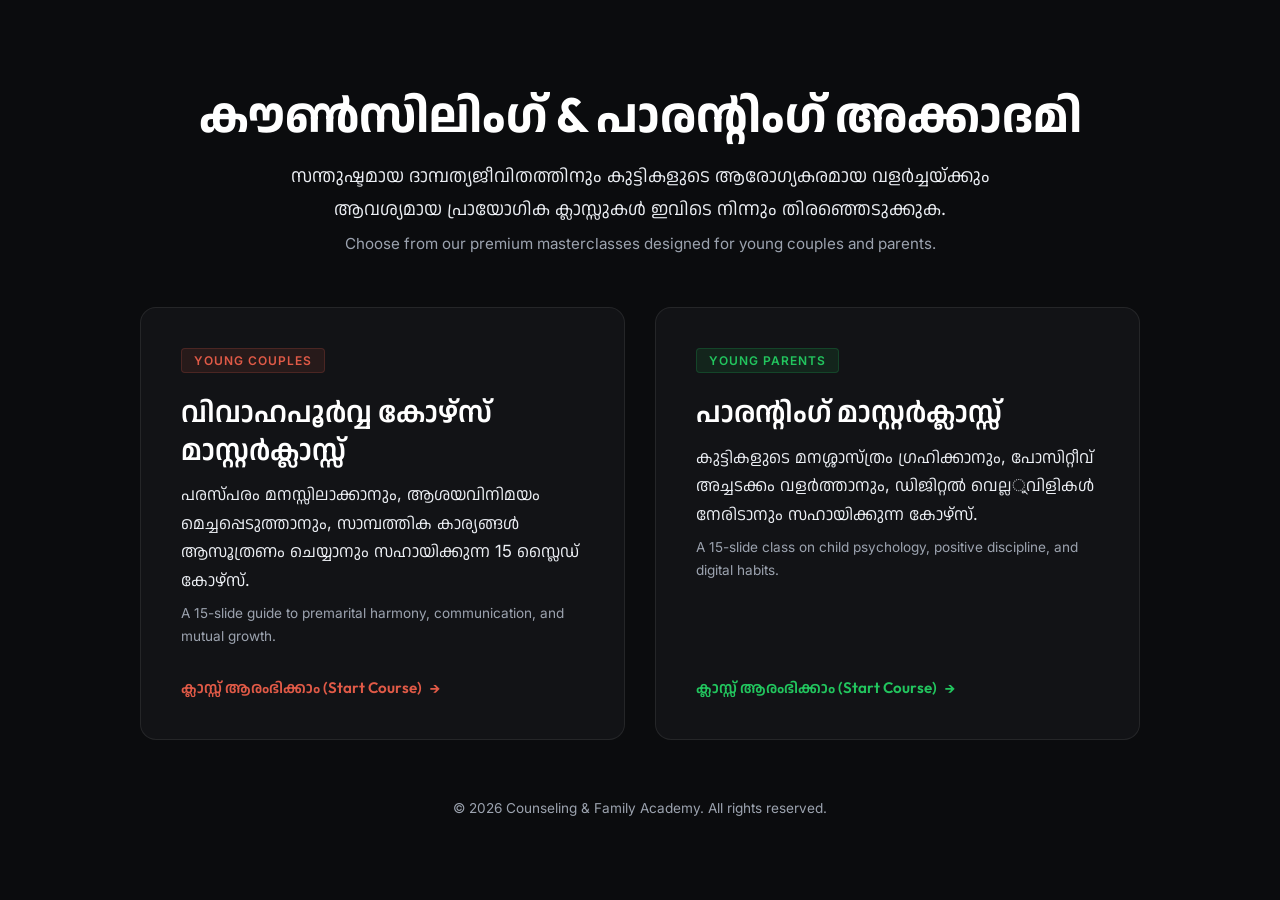
==== commit 05fe3636: "Add interactive slide deck and styling for premarital deck - Implement JavaScript functionality for " ====
--- a/index.html
+++ b/index.html
@@ -3,1815 +3,232 @@
 <head>
   <meta charset="UTF-8">
   <meta name="viewport" content="width=device-width, initial-scale=1.0">
-  <title>വിവാഹപൂർവ്വ കൗൺസിലിംഗ് മാസ്റ്റർക്ലാസ്സ് | Pre-Marital Masterclass</title>
+  <title>കൗൺസിലിംഗ് & പാരന്റിംഗ് അക്കാദമി | Masterclass Academy</title>
   <style>
-@import url('https://fonts.googleapis.com/css2?family=Anek+Malayalam:wght@100..800&family=Inter:wght@300;400;500;600;700&family=Outfit:wght@300;400;500;600;700&display=swap');
-
-:root {
-  --coral: #E05A47;
-  --violet: #7B3EBF;
-  --mint: #22C55E;
-  --marigold: #EAB308;
-  --bg-dark: #0B0C0E;
-  --bg-card: #121316;
-  --bg-input: #18191D;
-  --border-color: rgba(255, 255, 255, 0.08);
-  --text-main: #FFFFFF;
-  --text-sub: #ECEFF4;
-  --text-muted: #9CA3AF;
-  --font-title: 'Outfit', 'Anek Malayalam', 'Nirmala UI', sans-serif;
-  --font-body: 'Inter', 'Anek Malayalam', 'Nirmala UI', sans-serif;
-}
-
-* {
-  box-sizing: border-box;
-  margin: 0;
-  padding: 0;
-}
-
-body {
-  background-color: var(--bg-dark);
-  color: var(--text-main);
-  font-family: var(--font-body);
-  height: 100vh;
-  overflow: hidden;
-  display: flex;
-  flex-direction: column;
-  justify-content: space-between;
-}
-
-/* Header & Flow Tracker (Minimalist) */
-header {
-  width: 100%;
-  padding: 24px 40px;
-  z-index: 10;
-  display: flex;
-  justify-content: space-between;
-  align-items: center;
-  border-bottom: 1px solid var(--border-color);
-  background: var(--bg-dark);
-}
-
-.logo-container {
-  display: flex;
-  align-items: center;
-  gap: 8px;
-}
-
-.logo-dot {
-  width: 8px;
-  height: 8px;
-  border-radius: 50%;
-  background: var(--coral);
-}
-
-.logo-text {
-  font-family: var(--font-title);
-  font-weight: 600;
-  font-size: 1rem;
-  letter-spacing: 1.5px;
-  color: var(--text-main);
-}
-
-.flow-tracker {
-  display: flex;
-  align-items: center;
-  gap: 20px;
-  position: relative;
-}
-
-.flow-step {
-  display: flex;
-  align-items: center;
-  gap: 8px;
-  font-family: var(--font-title);
-  font-size: 0.95rem;
-  font-weight: 500;
-  color: var(--text-sub);
-  cursor: pointer;
-  transition: color 0.3s;
-}
-
-.flow-step-num {
-  width: 24px;
-  height: 24px;
-  border-radius: 50%;
-  border: 1px solid var(--border-color);
-  display: flex;
-  align-items: center;
-  justify-content: center;
-  font-weight: 600;
-  font-size: 0.8rem;
-  transition: all 0.3s;
-}
-
-.flow-step.active {
-  color: var(--text-main);
-}
-
-.flow-step.active .flow-step-num {
-  border-color: var(--coral);
-  background: var(--coral);
-  color: var(--bg-dark);
-}
-
-.flow-step.completed {
-  color: var(--mint);
-}
-
-.flow-step.completed .flow-step-num {
-  border-color: var(--mint);
-  background: var(--mint);
-  color: var(--bg-dark);
-}
-
-.flow-line {
-  height: 1px;
-  width: 30px;
-  background: var(--border-color);
-  transition: background 0.3s;
-}
-
-.flow-line.completed {
-  background: var(--mint);
-}
-
-/* Slide Deck Container */
-.deck-container {
-  flex-grow: 1;
-  position: relative;
-  width: 100%;
-  max-width: 1200px;
-  margin: 0 auto;
-  padding: 0 40px;
-  display: flex;
-  justify-content: center;
-  align-items: center;
-}
-
-.slide {
-  position: absolute;
-  left: 40px;
-  right: 40px;
-  opacity: 0;
-  transform: translateY(10px);
-  pointer-events: none;
-  transition: opacity 0.4s ease, transform 0.4s ease;
-  display: grid;
-  grid-template-columns: 1fr;
-  gap: 40px;
-}
-
-.slide.active {
-  opacity: 1;
-  transform: translateY(0);
-  pointer-events: all;
-  position: relative;
-  z-index: 5;
-  left: auto;
-  right: auto;
-}
-
-.slide.previous {
-  opacity: 0;
-  transform: translateY(-10px);
-  pointer-events: none;
-}
-
-/* Slide Layout Options */
-.slide-grid-2 {
-  grid-template-columns: minmax(0, 1.2fr) minmax(0, 1fr);
-  align-items: center;
-}
-
-@media (max-width: 900px) {
-  .slide-grid-2 {
-    grid-template-columns: 1fr;
-    padding-bottom: 20px;
-  }
-  body {
-    overflow: auto;
-    height: auto;
-  }
-  .deck-container {
-    padding: 20px;
-  }
-}
-
-/* Card Styling (Minimalist Flat) */
-.glass-card {
-  background: var(--bg-card);
-  border: 1px solid var(--border-color);
-  border-radius: 16px;
-  padding: 40px;
-  box-shadow: 0 4px 20px rgba(0, 0, 0, 0.2);
-  position: relative;
-}
-
-/* Image styling */
-.slide-image-wrapper {
-  position: relative;
-  border-radius: 12px;
-  overflow: hidden;
-  border: 1px solid var(--border-color);
-  height: 400px;
-  width: 100%;
-}
-
-.slide-image {
-  width: 100%;
-  height: 100%;
-  object-fit: cover;
-  filter: grayscale(10%) contrast(105%);
-}
-
-/* Typography */
-h1 {
-  font-family: var(--font-title);
-  font-size: 2.8rem;
-  font-weight: 700;
-  line-height: 1.2;
-  margin-bottom: 20px;
-  color: var(--text-main);
-}
-
-h2 {
-  font-family: var(--font-title);
-  font-size: 2.2rem;
-  font-weight: 600;
-  margin-bottom: 12px;
-  color: var(--text-main);
-}
-
-h3 {
-  font-family: var(--font-title);
-  font-size: 1.3rem;
-  font-weight: 600;
-  margin-bottom: 8px;
-}
-
-.subtitle-eng {
-  font-size: 0.9rem;
-  color: var(--text-muted);
-  font-weight: 600;
-  text-transform: uppercase;
-  letter-spacing: 1.5px;
-  margin-bottom: 12px;
-  display: block;
-}
-
-.sub-english {
-  font-size: 0.95rem;
-  color: var(--text-muted);
-  margin-top: 6px;
-  font-style: normal;
-  display: block;
-  font-weight: 400;
-  line-height: 1.6;
-}
-
-p {
-  font-size: 1.15rem;
-  line-height: 1.85;
-  color: var(--text-sub);
-  margin-bottom: 20px;
-  font-weight: 400;
-}
-
-/* Accents & Badges */
-.accent-txt-coral { color: var(--coral); }
-.accent-txt-violet { color: #A855F7; }
-.accent-txt-mint { color: var(--mint); }
-.accent-txt-marigold { color: var(--marigold); }
-
-.badge {
-  display: inline-block;
-  padding: 4px 12px;
-  border-radius: 4px;
-  font-size: 0.75rem;
-  font-weight: 600;
-  text-transform: uppercase;
-  letter-spacing: 1px;
-  margin-bottom: 15px;
-}
-
-.badge-coral {
-  background: rgba(224, 90, 71, 0.1);
-  color: var(--coral);
-  border: 1px solid rgba(224, 90, 71, 0.2);
-}
-
-.badge-violet {
-  background: rgba(123, 62, 191, 0.1);
-  color: #A855F7;
-  border: 1px solid rgba(123, 62, 191, 0.2);
-}
-
-.badge-mint {
-  background: rgba(34, 197, 94, 0.1);
-  color: var(--mint);
-  border: 1px solid rgba(34, 197, 94, 0.2);
-}
-
-.badge-marigold {
-  background: rgba(234, 179, 8, 0.1);
-  color: var(--marigold);
-  border: 1px solid rgba(234, 179, 8, 0.2);
-}
-
-/* Feature Grid / Cards */
-.feature-list {
-  display: flex;
-  flex-direction: column;
-  gap: 12px;
-}
-
-.feature-item {
-  display: flex;
-  gap: 15px;
-  background: #18191D;
-  padding: 16px 20px;
-  border-radius: 8px;
-  border: 1px solid var(--border-color);
-  transition: background 0.3s;
-}
-
-.feature-item:hover {
-  background: #202127;
-}
-
-.feature-icon {
-  font-size: 1.2rem;
-  display: flex;
-  align-items: center;
-  justify-content: center;
-  width: 32px;
-  height: 32px;
-  border-radius: 6px;
-  background: rgba(255, 255, 255, 0.05);
-}
-
-.feature-content {
-  flex-grow: 1;
-}
-
-.feature-content h4 {
-  font-size: 1rem;
-  margin-bottom: 2px;
-  font-weight: 600;
-}
-
-/* Interactive elements: Love Languages / Statements */
-.love-languages-grid {
-  display: grid;
-  grid-template-columns: 1fr 1fr;
-  gap: 12px;
-}
-
-@media (max-width: 600px) {
-  .love-languages-grid {
-    grid-template-columns: 1fr;
-  }
-}
-
-.love-card {
-  background: #18191D;
-  border: 1px solid var(--border-color);
-  border-radius: 8px;
-  padding: 16px;
-  transition: all 0.3s;
-  cursor: pointer;
-}
-
-.love-card:hover {
-  border-color: var(--text-sub);
-}
-
-.love-card.active-card {
-  background: #202127;
-  border-color: var(--text-main);
-}
-
-/* Dynamic Interactive "I Statements" comparison */
-.comparison-container {
-  display: flex;
-  flex-direction: column;
-  gap: 12px;
-  margin-top: 10px;
-}
-
-.comparison-box {
-  display: grid;
-  grid-template-columns: 90px 1fr;
-  background: rgba(224, 90, 71, 0.05);
-  border: 1px solid rgba(224, 90, 71, 0.15);
-  border-radius: 8px;
-  overflow: hidden;
-}
-
-.comparison-box.better {
-  background: rgba(34, 197, 94, 0.05);
-  border-color: rgba(34, 197, 94, 0.15);
-}
-
-.comp-tag {
-  display: flex;
-  align-items: center;
-  justify-content: center;
-  font-weight: 600;
-  font-size: 0.8rem;
-  color: #FFF;
-  text-transform: uppercase;
-}
-
-.comparison-box:not(.better) .comp-tag {
-  background: var(--coral);
-}
-
-.comparison-box.better .comp-tag {
-  background: var(--mint);
-  color: var(--bg-dark);
-}
-
-.comp-content {
-  padding: 12px 16px;
-}
-
-.comp-content p {
-  margin: 0;
-  font-size: 0.95rem;
-}
-
-/* Math Presentation Slide (Minimalist) */
-.math-container {
-  background: #18191D;
-  padding: 24px;
-  border-radius: 12px;
-  border: 1px solid var(--border-color);
-  display: flex;
-  flex-direction: column;
-  align-items: center;
-  justify-content: center;
-  margin-bottom: 20px;
-}
-
-.equation-legend {
-  display: grid;
-  grid-template-columns: 1fr 1fr;
-  gap: 10px;
-  width: 100%;
-  margin-top: 20px;
-  border-top: 1px solid var(--border-color);
-  padding-top: 15px;
-}
-
-.legend-item {
-  font-size: 0.85rem;
-  color: var(--text-sub);
-}
-
-/* Custom CSS Equation Layout */
-.marriage-equation-css {
-  display: flex;
-  align-items: center;
-  justify-content: center;
-  gap: 12px;
-  font-family: var(--font-title);
-  font-size: 1.25rem;
-  color: var(--text-main);
-  width: 100%;
-  padding: 10px 0;
-  overflow-x: auto;
-  scrollbar-width: none;
-}
-
-.marriage-equation-css::-webkit-scrollbar {
-  display: none;
-}
-
-.eq-fraction {
-  display: inline-flex;
-  flex-direction: column;
-  align-items: center;
-  justify-content: center;
-  min-width: 130px;
-}
-
-.eq-numerator {
-  border-bottom: 1.5px solid var(--text-sub);
-  padding: 0 8px 6px 8px;
-  width: 100%;
-  text-align: center;
-  display: flex;
-  justify-content: center;
-  align-items: center;
-  gap: 6px;
-  white-space: nowrap;
-}
-
-.eq-denominator {
-  padding: 6px 8px 0 8px;
-  width: 100%;
-  text-align: center;
-  display: flex;
-  justify-content: center;
-  align-items: center;
-  white-space: nowrap;
-}
-
-.eq-term {
-  font-weight: 600;
-}
-
-.eq-success {
-  font-size: 1.3rem;
-  color: var(--text-main);
-}
-
-.eq-comm {
-  color: var(--mint);
-}
-
-.eq-trust {
-  color: #A855F7;
-}
-
-.eq-ego {
-  color: var(--coral);
-}
-
-.eq-values {
-  color: var(--marigold);
-  white-space: nowrap;
-}
-
-.eq-operator {
-  font-weight: 500;
-  font-size: 1.3rem;
-  color: var(--text-sub);
-  user-select: none;
-}
-
-@media (max-width: 600px) {
-  .marriage-equation-css {
-    font-size: 0.95rem;
-    gap: 6px;
-  }
-  .eq-success {
-    font-size: 1.1rem;
-  }
-  .glass-card {
-    padding: 16px;
-  }
-  .slide {
-    left: 10px;
-    right: 10px;
-  }
-  .deck-container {
-    padding: 10px;
-  }
-}
-
-@media (max-width: 1100px) {
-  .deck-container {
-    padding: 0 20px;
-  }
-  .glass-card {
-    padding: 24px;
-  }
-  .slide {
-    left: 20px;
-    right: 20px;
-    gap: 20px;
-  }
-  .slide-image-wrapper {
-    height: 320px;
-  }
-}
-
-/* Custom Interactive Donut Chart (Minimalist) */
-.chart-container {
-  display: flex;
-  flex-direction: column;
-  align-items: center;
-  justify-content: center;
-  position: relative;
-}
-
-.donut-svg-wrapper {
-  position: relative;
-  width: 200px;
-  height: 200px;
-}
-
-.donut-svg {
-  transform: rotate(-90deg);
-  width: 100%;
-  height: 100%;
-}
-
-.donut-segment {
-  fill: none;
-  stroke-width: 12;
-  transition: stroke-dashoffset 1s ease-in-out, stroke-width 0.3s;
-  cursor: pointer;
-}
-
-.donut-segment:hover {
-  stroke-width: 15;
-}
-
-.donut-center-text {
-  position: absolute;
-  top: 50%;
-  left: 50%;
-  transform: translate(-50%, -50%);
-  text-align: center;
-}
-
-.donut-center-num {
-  font-family: var(--font-title);
-  font-size: 2rem;
-  font-weight: 600;
-  color: #FFF;
-  display: block;
-}
-
-.donut-center-lbl {
-  font-size: 0.7rem;
-  color: var(--text-sub);
-  text-transform: uppercase;
-  letter-spacing: 1px;
-}
-
-.chart-legend {
-  margin-top: 24px;
-  display: grid;
-  grid-template-columns: minmax(0, 1fr) minmax(0, 1fr);
-  gap: 10px;
-  width: 100%;
-}
-
-.chart-legend-item {
-  display: flex;
-  align-items: center;
-  gap: 8px;
-  font-size: 0.95rem;
-  cursor: pointer;
-  padding: 6px 10px;
-  border-radius: 4px;
-  background: #18191D;
-  border: 1px solid var(--border-color);
-  transition: all 0.3s;
-}
-
-.chart-legend-item:hover, .chart-legend-item.highlighted {
-  border-color: var(--text-sub);
-  background: #202127;
-}
-
-.chart-legend-dot {
-  width: 8px;
-  height: 8px;
-  border-radius: 50%;
-}
-
-/* Weekly Checklist Table */
-.checklist-table-wrapper {
-  overflow-x: auto;
-  border-radius: 8px;
-  border: 1px solid var(--border-color);
-  background: #18191D;
-  margin-top: 15px;
-}
-
-.checklist-table {
-  width: 100%;
-  border-collapse: collapse;
-  text-align: left;
-}
-
-.checklist-table th {
-  background: rgba(255,255,255,0.02);
-  padding: 14px 18px;
-  font-weight: 600;
-  font-size: 1rem;
-  border-bottom: 1px solid var(--border-color);
-  font-family: var(--font-title);
-  color: var(--text-main);
-}
-
-.checklist-table td {
-  padding: 14px 18px;
-  border-bottom: 1px solid var(--border-color);
-  font-size: 1.05rem;
-  line-height: 1.6;
-  color: var(--text-sub);
-}
-
-.checklist-table tr:last-child td {
-  border-bottom: none;
-}
-
-.checklist-table tr:hover td {
-  background: rgba(255, 255, 255, 0.01);
-  color: var(--text-main);
-}
-
-.checkbox-col {
-  width: 40px;
-  text-align: center;
-}
-
-.custom-checkbox {
-  width: 16px;
-  height: 16px;
-  border-radius: 4px;
-  border: 1px solid var(--text-sub);
-  display: inline-block;
-  cursor: pointer;
-  position: relative;
-  transition: all 0.2s;
-}
-
-.custom-checkbox.checked {
-  background: var(--mint);
-  border-color: var(--mint);
-}
-
-.custom-checkbox.checked::after {
-  content: '✓';
-  position: absolute;
-  top: 50%;
-  left: 50%;
-  transform: translate(-50%, -50%);
-  color: var(--bg-dark);
-  font-weight: bold;
-  font-size: 0.7rem;
-}
-
-/* Footer / Navigation Controls (Minimalist) */
-footer {
-  width: 100%;
-  padding: 24px 40px;
-  display: flex;
-  justify-content: space-between;
-  align-items: center;
-  border-top: 1px solid var(--border-color);
-  background: var(--bg-dark);
-  z-index: 10;
-}
-
-.help-tips {
-  font-size: 0.75rem;
-  color: var(--text-sub);
-}
-
-.keyboard-key {
-  background: #18191D;
-  border: 1px solid var(--border-color);
-  padding: 1px 6px;
-  border-radius: 3px;
-  font-family: monospace;
-}
-
-.nav-buttons {
-  display: flex;
-  gap: 10px;
-}
-
-.nav-btn {
-  background: #18191D;
-  border: 1px solid var(--border-color);
-  color: var(--text-main);
-  width: 40px;
-  height: 40px;
-  border-radius: 50%;
-  display: flex;
-  align-items: center;
-  justify-content: center;
-  cursor: pointer;
-  transition: all 0.2s;
-  font-size: 1rem;
-}
-
-.nav-btn:hover:not(:disabled) {
-  background: #202127;
-  border-color: var(--text-sub);
-}
-
-.nav-btn:disabled {
-  opacity: 0.25;
-  cursor: not-allowed;
-}
-
-.slide-number {
-  font-family: var(--font-title);
-  font-size: 0.85rem;
-  font-weight: 500;
-  color: var(--text-sub);
-  display: flex;
-  align-items: center;
-}
-
-/* Home cover specific styles */
-.cover-layout {
-  display: flex;
-  flex-direction: column;
-  align-items: center;
-  text-align: center;
-  justify-content: center;
-  height: 100%;
-}
-
-.cover-title {
-  font-size: 3.2rem;
-  margin-bottom: 20px;
-  line-height: 1.25;
-  color: var(--text-main);
-  font-weight: 700;
-}
-
-@media (max-width: 600px) {
-  .cover-title {
-    font-size: 2rem;
-  }
-  h1 {
-    font-size: 1.8rem;
-  }
-}
-
-.start-btn {
-  background: var(--text-main);
-  color: var(--bg-dark);
-  border: none;
-  padding: 14px 32px;
-  border-radius: 6px;
-  font-family: var(--font-title);
-  font-weight: 600;
-  font-size: 1rem;
-  cursor: pointer;
-  transition: all 0.2s;
-  margin-top: 15px;
-}
-
-.start-btn:hover {
-  background: var(--text-sub);
-  transform: translateY(-1px);
-}
-
-</style>
+    @import url('https://fonts.googleapis.com/css2?family=Anek+Malayalam:wght@100..800&family=Inter:wght@300;400;500;600;700&family=Outfit:wght@300;400;500;600;700&display=swap');
+
+    :root {
+      --coral: #E05A47;
+      --violet: #7B3EBF;
+      --mint: #22C55E;
+      --bg-dark: #0B0C0E;
+      --bg-card: #121316;
+      --border-color: rgba(255, 255, 255, 0.08);
+      --text-main: #FFFFFF;
+      --text-sub: #ECEFF4;
+      --text-muted: #9CA3AF;
+      --font-title: 'Outfit', 'Anek Malayalam', 'Nirmala UI', sans-serif;
+      --font-body: 'Inter', 'Anek Malayalam', 'Nirmala UI', sans-serif;
+    }
+
+    * {
+      box-sizing: border-box;
+      margin: 0;
+      padding: 0;
+    }
+
+    body {
+      background-color: var(--bg-dark);
+      color: var(--text-main);
+      font-family: var(--font-body);
+      min-height: 100vh;
+      display: flex;
+      flex-direction: column;
+      justify-content: center;
+      align-items: center;
+      padding: 40px 20px;
+    }
+
+    .container {
+      max-width: 1000px;
+      width: 100%;
+      text-align: center;
+    }
+
+    .header-section {
+      margin-bottom: 50px;
+    }
+
+    .title {
+      font-family: var(--font-title);
+      font-size: 3rem;
+      font-weight: 700;
+      margin-bottom: 15px;
+      line-height: 1.25;
+    }
+
+    .subtitle {
+      font-size: 1.15rem;
+      color: var(--text-sub);
+      max-width: 700px;
+      margin: 0 auto;
+      line-height: 1.8;
+    }
+
+    .academy-grid {
+      display: grid;
+      grid-template-columns: 1fr 1fr;
+      gap: 30px;
+      margin-top: 30px;
+    }
+
+    @media (max-width: 768px) {
+      .academy-grid {
+        grid-template-columns: 1fr;
+      }
+      .title {
+        font-size: 2.2rem;
+      }
+    }
+
+    .academy-card {
+      background: var(--bg-card);
+      border: 1px solid var(--border-color);
+      border-radius: 16px;
+      padding: 40px;
+      text-align: left;
+      text-decoration: none;
+      color: var(--text-main);
+      transition: all 0.3s ease;
+      display: flex;
+      flex-direction: column;
+      justify-content: space-between;
+      height: 100%;
+      cursor: pointer;
+    }
+
+    .academy-card:hover {
+      border-color: var(--text-sub);
+      transform: translateY(-5px);
+      box-shadow: 0 10px 30px rgba(0, 0, 0, 0.3);
+    }
+
+    .card-badge {
+      display: inline-block;
+      padding: 4px 12px;
+      border-radius: 4px;
+      font-size: 0.75rem;
+      font-weight: 600;
+      text-transform: uppercase;
+      letter-spacing: 1px;
+      margin-bottom: 20px;
+      width: fit-content;
+    }
+
+    .badge-premarital {
+      background: rgba(224, 90, 71, 0.1);
+      color: var(--coral);
+      border: 1px solid rgba(224, 90, 71, 0.2);
+    }
+
+    .badge-parenting {
+      background: rgba(34, 197, 94, 0.1);
+      color: var(--mint);
+      border: 1px solid rgba(34, 197, 94, 0.2);
+    }
+
+    .card-title {
+      font-family: var(--font-title);
+      font-size: 1.8rem;
+      font-weight: 600;
+      margin-bottom: 12px;
+      line-height: 1.3;
+    }
+
+    .card-desc {
+      font-size: 1.05rem;
+      color: var(--text-sub);
+      line-height: 1.7;
+      margin-bottom: 30px;
+      flex-grow: 1;
+    }
+
+    .card-link {
+      font-family: var(--font-title);
+      font-weight: 600;
+      font-size: 0.95rem;
+      display: flex;
+      align-items: center;
+      gap: 8px;
+      margin-top: auto;
+    }
+
+    .card-link-arrow {
+      transition: transform 0.2s ease;
+    }
+
+    .academy-card:hover .card-link-arrow {
+      transform: translateX(5px);
+    }
+
+    .premarital-accent {
+      color: var(--coral);
+    }
+
+    .parenting-accent {
+      color: var(--mint);
+    }
+
+    footer {
+      margin-top: 60px;
+      font-size: 0.85rem;
+      color: var(--text-muted);
+    }
+  </style>
 </head>
 <body>
 
-
-
-  <!-- Slide Deck Container -->
-  <main class="deck-container">
-
-    <!-- SLIDE 1: Cover Slide (Hour 0) -->
-    <section class="slide active" id="slide-1" data-hour="0">
-      <div class="glass-card cover-layout">
-        <span class="badge badge-coral">Masterclass for Young Couples</span>
-        <h1 class="cover-title">നവ ദമ്പതികൾക്കായുള്ള<br>വിവാഹപൂർവ്വ മാസ്റ്റർക്ലാസ്സ്</h1>
-        <p style="max-width: 700px; font-size: 1.2rem;">
-          പരസ്പരം മനസ്സിലാക്കി, സ്നേഹത്തോടെയും ആത്മവിശ്വാസത്തോടെയും ഒരു പുതിയ ജീവിതത്തിലേക്ക് പ്രവേശിക്കാൻ യുവതലമുറയെ സഹായിക്കുന്ന പ്രായോഗിക ഗൈഡ്.
-          <span class="sub-english">A practical guide helping the younger generation step into marriage with understanding, love, and confidence.</span>
-        </p>
-        <button class="start-btn" id="start-btn">കോഴ്സ് ആരംഭിക്കാം (Start Course) &rarr;</button>
-      </div>
-    </section>
-
-    <!-- SLIDE 2: Course Agenda (Hour 0) -->
-    <section class="slide" id="slide-2" data-hour="0">
-      <div class="glass-card" style="width: 100%;">
-        <span class="badge badge-coral">Course Agenda</span>
-        <h2>4-മണിക്കൂർ ക്ലാസ്സ് ഘടന</h2>
-        <span class="subtitle-eng">4-Hour Masterclass Roadmap</span>
-        <p style="margin-bottom: 25px;">ദാമ്പത്യവിജയത്തിനായുള്ള പ്രധാനപ്പെട്ട അധ്യായങ്ങൾ ഞങ്ങൾ താഴെ പറയുന്ന രീതിയിൽ ക്രമീകരിച്ചിരിക്കുന്നു.</p>
-        
-        <div style="display: grid; grid-template-columns: repeat(auto-fit, minmax(220px, 1fr)); gap: 20px;">
-          <div class="feature-item" style="border-top: 4px solid var(--coral); flex-direction: column; gap: 10px;">
-            <div style="font-weight: 800; font-size: 1.2rem; color: var(--coral);">Hour 1: മനസ്സിലാക്കൽ</div>
-            <p style="font-size: 0.9rem; margin: 0; color: var(--text-sub);">
-              ആശയവിനിമയം, സ്നേഹഭാഷകൾ, ഞാൻ പ്രസ്താവനകൾ, ശ്രദ്ധയോടെയുള്ള കേൾവി.
-              <span class="sub-english">Communication, Love Languages, active listening.</span>
-            </p>
-          </div>
-          
-          <div class="feature-item" style="border-top: 4px solid var(--violet); flex-direction: column; gap: 10px;">
-            <div style="font-weight: 800; font-size: 1.2rem; color: var(--violet);">Hour 2: പൊരുത്തപ്പെടൽ</div>
-            <p style="font-size: 0.9rem; margin: 0; color: var(--text-sub);">
-              വ്യത്യാസങ്ങൾ പൊരുത്തപ്പെടുത്തൽ, കുടുംബ അതിരുകൾ, തർക്കപരിഹാരം, അടുപ്പം.
-              <span class="sub-english">Adjusting differences, boundaries, intimacy.</span>
-            </p>
-          </div>
-          
-          <div class="feature-item" style="border-top: 4px solid var(--marigold); flex-direction: column; gap: 10px;">
-            <div style="font-weight: 800; font-size: 1.2rem; color: var(--marigold);">Hour 3: സാമ്പത്തികം</div>
-            <p style="font-size: 0.9rem; margin: 0; color: var(--text-sub);">
-              സാമ്പത്തിക സുതാര്യത, കടബാധ്യതകൾ, ബജറ്റിംഗ്, ഭാവി സമ്പാദ്യം.
-              <span class="sub-english">Financial transparency, budgeting, future savings.</span>
-            </p>
-          </div>
-          
-          <div class="feature-item" style="border-top: 4px solid var(--mint); flex-direction: column; gap: 10px;">
-            <div style="font-weight: 800; font-size: 1.2rem; color: var(--mint);">Hour 4: പ്രയാണം</div>
-            <p style="font-size: 0.9rem; margin: 0; color: var(--text-sub);">
-              ഒരുമിച്ച് വളരുക, ദാമ്പത്യ സമവാക്യം, വിജയഘടകങ്ങൾ, പ്രതിവാര ചെക്ക്ലിസ്റ്റ്.
-              <span class="sub-english">Growing together, success pillars, checklists.</span>
-            </p>
-          </div>
-        </div>
-      </div>
-    </section>
-
-    <!-- SLIDE 3: Hour 1 Intro: മനസ്സിലാക്കൽ (Hour 1) -->
-    <section class="slide slide-grid-2" id="slide-3" data-hour="1">
-      <div class="glass-card">
-        <span class="badge badge-coral">Hour 1: മനസ്സിലാക്കൽ</span>
-        <h2>പരസ്പരം അറിയുക, അടിത്തറയിടുക</h2>
-        <span class="subtitle-eng">Knowing Each Other & Building Foundations</span>
-        <p>
-          ദാമ്പത്യത്തിന്റെ ഏറ്റവും പ്രധാനപ്പെട്ട അടിത്തറയാണ് പരസ്പരമുള്ള മനസ്സിലാക്കൽ. പങ്കാളിയുടെ ചിന്തകളെയും സ്വഭാവങ്ങളെയും മുൻവിധികളില്ലാതെ ഉൾക്കൊള്ളാൻ നമ്മൾ പഠിക്കേണ്ടതുണ്ട്.
-        </p>
-        <div class="feature-list">
-          <div class="feature-item">
-            <div class="feature-icon" style="background: rgba(255, 111, 97, 0.15); color: var(--coral);">❤</div>
-            <div class="feature-content">
-              <h4>ആത്മാർത്ഥമായ താല്പര്യം (Genuine Interest)</h4>
-              <p style="margin: 0; font-size: 0.95rem;">പങ്കാളിയുടെ സ്വപ്നങ്ങൾക്കും താല്പര്യങ്ങൾക്കും മുൻഗണന നൽകുക. <span class="sub-english">Give priority to your partner's dreams and interests.</span></p>
-            </div>
-          </div>
-          <div class="feature-item">
-            <div class="feature-icon" style="background: rgba(0, 245, 212, 0.15); color: var(--mint);">🗣</div>
-            <div class="feature-content">
-              <h4>തുറന്ന ആശയവിനിമയം (Open Communication)</h4>
-              <p style="margin: 0; font-size: 0.95rem;">ഭയമില്ലാതെ വികാരങ്ങൾ പങ്കുവെക്കാനുള്ള ഇടം നൽകുക. <span class="sub-english">Create a safe space to share emotions without fear.</span></p>
-            </div>
-          </div>
-        </div>
-      </div>
-      <div class="slide-image-wrapper">
-        <img src="images/couple_love.png" alt="Happy Young Indian Couple" class="slide-image">
-      </div>
-    </section>
-
-    <!-- SLIDE 4: Love Languages (സ്നേഹഭാഷകൾ) (Hour 1) -->
-    <section class="slide slide-grid-2" id="slide-4" data-hour="1">
-      <div class="glass-card" style="display: flex; flex-direction: column; justify-content: space-between; height: 100%;">
+  <div class="container">
+    <div class="header-section">
+      <h1 class="title">കൗൺസിലിംഗ് & പാരന്റിംഗ് അക്കാദമി</h1>
+      <p class="subtitle">
+        സന്തുഷ്ടമായ ദാമ്പത്യജീവിതത്തിനും കുട്ടികളുടെ ആരോഗ്യകരമായ വളർച്ചയ്ക്കും ആവശ്യമായ പ്രായോഗിക ക്ലാസ്സുകൾ ഇവിടെ നിന്നും തിരഞ്ഞെടുക്കുക.
+        <span style="display: block; font-size: 0.95rem; color: var(--text-muted); margin-top: 5px;">
+          Choose from our premium masterclasses designed for young couples and parents.
+        </span>
+      </p>
+    </div>
+
+    <div class="academy-grid">
+      <!-- Card 1: Premarital Counseling -->
+      <a href="premarital_deck/index.html" class="academy-card">
         <div>
-          <span class="badge badge-coral">Hour 1: മനസ്സിലാക്കൽ</span>
-          <h2>5 സ്നേഹഭാഷകൾ</h2>
-          <span class="subtitle-eng">The 5 Love Languages</span>
-          <p style="margin-bottom: 15px;">
-            ഓരോരുത്തരും സ്നേഹം പ്രകടിപ്പിക്കുന്നതും സ്വീകരിക്കുന്നതും വ്യത്യസ്ത രീതികളിലാണ്. നിങ്ങളുടെ പങ്കാളിയുടെ സ്നേഹഭാഷ തിരിച്ചറിയുക.
+          <span class="card-badge badge-premarital">Young Couples</span>
+          <h2 class="card-title">വിവാഹപൂർവ്വ കോഴ്സ് മാസ്റ്റർക്ലാസ്സ്</h2>
+          <p class="card-desc">
+            പരസ്പരം മനസ്സിലാക്കാനും, ആശയവിനിമയം മെച്ചപ്പെടുത്താനും, സാമ്പത്തിക കാര്യങ്ങൾ ആസൂത്രണം ചെയ്യാനും സഹായിക്കുന്ന 15 സ്ലൈഡ് കോഴ്സ്.
+            <span style="display: block; font-size: 0.85rem; color: var(--text-muted); margin-top: 8px;">
+              A 15-slide guide to premarital harmony, communication, and mutual growth.
+            </span>
           </p>
-          
-          <div class="love-languages-grid">
-            <div class="love-card active-card" data-title="അഭിനന്ദന വാക്കുകൾ (Words of Affirmation)" data-mal="പങ്കാളിയെ അഭിനന്ദിക്കുകയും പ്രോത്സാഹിപ്പിക്കുകയും ചെയ്യുന്ന വാക്കുകൾ സംസാരിക്കുക. ഉദാഹരണത്തിന്, 'നീ അതീവ സുന്ദരിയായിട്ടുണ്ട്' അല്ലെങ്കിൽ 'എനിക്ക് നിന്നിൽ അഭിമാനമുണ്ട്'." data-eng="Verbally complimenting and encouraging your partner. For example, 'You look beautiful' or 'I am proud of you'.">
-              <h3 class="accent-txt-coral">1. വാക്കുകൾ</h3>
-              <small>Words of Affirmation</small>
-            </div>
-            
-            <div class="love-card" data-title="ഗുണനിലവാരമുള്ള സമയം (Quality Time)" data-mal="ഫ്ലോൺ കോളുകളും മറ്റ് തടസ്സങ്ങളുമില്ലാതെ പങ്കാളിക്ക് പൂർണ്ണ ശ്രദ്ധ നൽകി ഒരുമിച്ചിരിക്കുക. ഉദാഹരണത്തിന്, ഒരുമിച്ചുള്ള വൈകുന്നേരത്തെ നടത്തം അല്ലെങ്കിൽ കോഫി ഡേറ്റ്." data-eng="Giving undivided attention to your partner without phone calls or distractions. For example, evening walks or coffee dates.">
-              <h3 class="accent-txt-violet">2. സമയം നൽകൽ</h3>
-              <small>Quality Time</small>
-            </div>
-            
-            <div class="love-card" data-title="സമ്മാനങ്ങൾ നൽകൽ (Receiving Gifts)" data-mal="വിലയേറിയതല്ലെങ്കിലും സ്നേഹത്തിന്റെ പ്രതീകമായി നൽകുന്ന ചെറിയ സമ്മാനങ്ങൾ. അത് പങ്കാളിയെ ഓർക്കുന്നുണ്ട് എന്നതിന്റെ തെളിവാണ്." data-eng="Giving thoughtful gifts, not necessarily expensive, as a token of love. Shows that you were thinking of them.">
-              <h3 class="accent-txt-marigold">3. സമ്മാനങ്ങൾ</h3>
-              <small>Receiving Gifts</small>
-            </div>
-            
-            <div class="love-card" data-title="സഹായങ്ങൾ ചെയ്യുക (Acts of Service)" data-mal="പങ്കാളിയുടെ ഉത്തരവാദിത്തങ്ങൾ കുറയ്ക്കാൻ സഹായിക്കുന്ന പ്രവർത്തനങ്ങൾ ചെയ്യുക. ഉദാഹരണത്തിന്, വീട്ടുജോലികളിൽ സഹായിക്കുക അല്ലെങ്കിൽ ഭക്ഷണം പാകം ചെയ്യുക." data-eng="Doing tasks to ease your partner's load. For example, helping with household chores or cooking together.">
-              <h3 class="accent-txt-mint">4. സഹായങ്ങൾ</h3>
-              <small>Acts of Service</small>
-            </div>
-          </div>
-        </div>
-      </div>
-      
-      <!-- Interactive details box on the right -->
-      <div class="glass-card" id="love-desc-box" style="display: flex; flex-direction: column; justify-content: center; height: 100%; border-color: rgba(138, 43, 226, 0.2);">
-        <span class="badge badge-violet" style="align-self: flex-start;">വിശദാംശങ്ങൾ (Details)</span>
-        <h3 id="love-detail-title" class="accent-txt-violet" style="font-size: 1.6rem; margin-bottom: 15px;">അഭിനന്ദന വാക്കുകൾ (Words of Affirmation)</h3>
-        <p id="love-detail-mal" style="font-size: 1.1rem; line-height: 1.7; color: #FFF;">
-          പങ്കാളിയെ അഭിനന്ദിക്കുകയും പ്രോത്സാഹിപ്പിക്കുകയും ചെയ്യുന്ന വാക്കുകൾ സംസാരിക്കുക. ഉദാഹരണത്തിന്, 'നീ അതീവ സുന്ദരിയായിട്ടുണ്ട്' അല്ലെങ്കിൽ 'എനിക്ക് നിന്നിൽ അഭിമാനമുണ്ട്'.
-        </p>
-        <p id="love-detail-eng" class="sub-english" style="font-size: 1rem; border-top: 1px solid rgba(255,255,255,0.05); padding-top: 15px;">
-          Verbally complimenting and encouraging your partner. For example, 'You look beautiful' or 'I am proud of you'.
-        </p>
-      </div>
-    </section>
-
-    <!-- SLIDE 5: "I" Statements (ഞാൻ പ്രസ്താവനകൾ) (Hour 1) -->
-    <section class="slide slide-grid-2" id="slide-5" data-hour="1">
-      <div class="glass-card">
-        <span class="badge badge-coral">Hour 1: മനസ്സിലാക്കൽ</span>
-        <h2>സംഭാഷണങ്ങളിലെ 'ഞാൻ' പ്രസ്താവനകൾ</h2>
-        <span class="subtitle-eng">Using 'I' Statements for Constructive Communication</span>
-        <p>
-          തർക്കങ്ങൾ ഉണ്ടാകുമ്പോൾ പങ്കാളിയെ കുറ്റപ്പെടുത്തുന്ന രീതി ഒഴിവാക്കി നമ്മുടെ വികാരങ്ങൾ പ്രകടിപ്പിക്കാൻ 'ഞാൻ' പ്രസ്താവനകൾ സഹായിക്കും. ഇത് പരസ്പര ബഹുമാനം നിലനിർത്തുന്നു.
-        </p>
-        <div class="feature-list" style="margin-top: 20px;">
-          <div class="feature-item" style="border-left: 4px solid var(--coral);">
-            <div class="feature-content">
-              <h4 class="accent-txt-coral">കുറ്റപ്പെടുത്തൽ ഒഴിവാക്കുക (Avoid Blame)</h4>
-              <p style="margin: 0; font-size: 0.95rem;">'നീ' എന്ന് തുടങ്ങുന്ന വാചകങ്ങൾ പലപ്പോഴും കുറ്റപ്പെടുത്തലായി മാറുകയും പങ്കാളി സ്വയം പ്രതിരോധത്തിലാവുകയും ചെയ്യുന്നു. <span class="sub-english">'You' statements put partners on the defensive.</span></p>
-            </div>
-          </div>
-          <div class="feature-item" style="border-left: 4px solid var(--mint);">
-            <div class="feature-content">
-              <h4 class="accent-txt-mint">വികാരം വ്യക്തമാക്കുക (State Your Feelings)</h4>
-              <p style="margin: 0; font-size: 0.95rem;">നമ്മുടെ ഉള്ളിലെ വിഷമങ്ങളും ആവശ്യങ്ങളും തുറന്നു പറയുന്നതിലൂടെ പങ്കാളിയിൽ അനുകമ്പയുണ്ടാക്കുന്നു. <span class="sub-english">Sharing vulnerability evokes empathy.</span></p>
-            </div>
-          </div>
-        </div>
-      </div>
-
-      <div class="glass-card" style="display: flex; flex-direction: column; justify-content: center; gap: 20px;">
-        <h3 class="accent-txt-marigold">പ്രായോഗിക മാറ്റം (Practical Example):</h3>
-        <div class="comparison-container">
-          <div class="comparison-box">
-            <div class="comp-tag">തെറ്റ് (Wrong)</div>
-            <div class="comp-content">
-              <p><strong>"നീ എപ്പോഴും ഫ്രണ്ട്സിന്റെ കൂടെയാണ്, എന്നെ തിരിഞ്ഞു നോക്കാറില്ല!"</strong></p>
-              <span class="sub-english">"You are always with your friends, you ignore me!"</span>
-            </div>
-          </div>
-          
-          <div class="comparison-box better">
-            <div class="comp-tag">ശരി (Right)</div>
-            <div class="comp-content">
-              <p><strong>"നമുക്ക് ഒരുമിച്ച് സമയം ചിലവഴിക്കാൻ കിട്ടാത്തപ്പോൾ എനിക്ക് സങ്കടം തോന്നാറുണ്ട്."</strong></p>
-              <span class="sub-english">"I feel sad when we don't get quality time together."</span>
-            </div>
-          </div>
-        </div>
-      </div>
-    </section>
-
-    <!-- SLIDE 6: Active Listening (ശ്രദ്ധയോടെയുള്ള കേൾവി) (Hour 1) -->
-    <section class="slide slide-grid-2" id="slide-6" data-hour="1">
-      <div class="glass-card">
-        <span class="badge badge-coral">Hour 1: മനസ്സിലാക്കൽ</span>
-        <h2>ശ്രദ്ധയോടെയുള്ള കേൾവി</h2>
-        <span class="subtitle-eng">The Art of Active Listening</span>
-        <p>
-          സംസാരിക്കുന്നതിനേക്കാൾ പ്രധാനം പങ്കാളി പറയുന്നത് ശ്രദ്ധയോടെ കേൾക്കുക എന്നതാണ്. ഇത് തർക്കങ്ങളുടെ തോത് വലിയ രീതിയിൽ കുറയ്ക്കുന്നു.
-        </p>
-        <div class="feature-list">
-          <div class="feature-item">
-            <div class="feature-icon" style="background: rgba(0, 245, 212, 0.12); color: var(--mint);">🤫</div>
-            <div class="feature-content">
-              <h4>തടസ്സപ്പെടുത്താതിരിക്കുക (Do not interrupt)</h4>
-              <p style="margin: 0; font-size: 0.95rem;">പങ്കാളി പറഞ്ഞു തീർക്കുന്നതുവരെ നിങ്ങളുടെ ന്യായീകരണങ്ങൾ പറയാൻ ധൃതി കാണിക്കാതിരിക്കുക. <span class="sub-english">Listen fully before jumping to defend yourself.</span></p>
-            </div>
-          </div>
-          <div class="feature-item">
-            <div class="feature-icon" style="background: rgba(255, 111, 97, 0.12); color: var(--coral);">🤝</div>
-            <div class="feature-content">
-              <h4>വികാരം ഉൾക്കൊള്ളുക (Empathize)</h4>
-              <p style="margin: 0; font-size: 0.95rem;">അവരുടെ വാക്കുകൾക്ക് പിന്നിലെ സങ്കടമോ ദേഷ്യമോ മനസ്സിലാക്കാൻ ശ്രമിക്കുക. <span class="sub-english">Understand the emotions behind their words.</span></p>
-            </div>
-          </div>
-        </div>
-      </div>
-      
-      <div class="glass-card" style="display: flex; flex-direction: column; justify-content: center; background: rgba(138, 43, 226, 0.03);">
-        <h3 class="accent-txt-violet">ശ്രദ്ധിക്കേണ്ട കാര്യങ്ങൾ (Rules to Follow):</h3>
-        <ul style="list-style-type: none; display: flex; flex-direction: column; gap: 15px; margin-top: 10px;">
-          <li style="display: flex; gap: 10px; align-items: flex-start; color: var(--text-sub);">
-            <span style="color: var(--mint); font-weight: bold;">✔</span>
-            <div>
-              <strong>മൊബൈൽ ഫോൺ മാറ്റിവെക്കുക:</strong> സംസാരിക്കുമ്പോൾ ഫോണിലേക്ക് നോക്കാതിരിക്കുക.
-              <span class="sub-english">Put away your phone during key conversations.</span>
-            </div>
-          </li>
-          <li style="display: flex; gap: 10px; align-items: flex-start; color: var(--text-sub);">
-            <span style="color: var(--mint); font-weight: bold;">✔</span>
-            <div>
-              <strong>ഉറപ്പ് വരുത്തുക (Reflect & Clarify):</strong> "നീ ഉദ്ദേശിച്ചത് ഇതാണോ?" എന്ന് ചോദിച്ചു സംശയം തീർക്കുക.
-              <span class="sub-english">Ask "Do you mean this?" to avoid misunderstandings.</span>
-            </div>
-          </li>
-        </ul>
-      </div>
-    </section>
-
-    <!-- SLIDE 7: Hour 2 Intro: പൊരുത്തപ്പെടൽ (Hour 2) -->
-    <section class="slide slide-grid-2" id="slide-7" data-hour="2">
-      <div class="glass-card">
-        <span class="badge badge-violet">Hour 2: പൊരുത്തപ്പെടൽ</span>
-        <h2>വ്യത്യാസങ്ങളെ അംഗീകരിക്കുക</h2>
-        <span class="subtitle-eng">Embracing Differences & Finding Alignment</span>
-        <p>
-          രണ്ട് വ്യത്യസ്ത കുടുംബ സാഹചര്യങ്ങളിൽ നിന്നും സംസ്കാരങ്ങളിൽ നിന്നും വരുന്ന വ്യക്തികൾ ഒരുമിച്ചു ജീവിക്കുമ്പോൾ സ്വാഭാവികമായും അഭിപ്രായവ്യത്യാസങ്ങൾ ഉണ്ടാകും.
-        </p>
-        <div class="feature-list">
-          <div class="feature-item">
-            <div class="feature-icon" style="background: rgba(255, 183, 3, 0.15); color: var(--marigold);">☯</div>
-            <div class="feature-content">
-              <h4>അഭിപ്രായവ്യത്യാസങ്ങൾ സ്വാഭാവികം</h4>
-              <p style="margin: 0; font-size: 0.95rem;">വ്യത്യസ്ത അഭിപ്രായങ്ങൾ ശത്രുതയല്ല, മറിച്ച് രണ്ടു കാഴ്ചപ്പാടുകൾ മാത്രമാണ്. <span class="sub-english">Differences are perspectives, not hostility.</span></p>
-            </div>
-          </div>
-          <div class="feature-item">
-            <div class="feature-icon" style="background: rgba(138, 43, 226, 0.15); color: #B270FF;">🤝</div>
-            <div class="feature-content">
-              <h4>പൊരുത്തപ്പെടൽ (Compromise)</h4>
-              <p style="margin: 0; font-size: 0.95rem;">ആരാണ് ജയിക്കുന്നത് എന്നതിലല്ല, ബന്ധം എങ്ങനെ മികച്ചതാക്കാം എന്നതിലാണ് കാര്യം. <span class="sub-english">It's not about who wins, it's about winning together.</span></p>
-            </div>
-          </div>
-        </div>
-      </div>
-      <div class="slide-image-wrapper" style="box-shadow: 0 15px 35px rgba(0, 0, 0, 0.4), 0 0 20px rgba(0, 245, 212, 0.2);">
-        <img src="images/couple_budget.png" alt="Couple Discussing and Planning" class="slide-image">
-      </div>
-    </section>
-
-    <!-- SLIDE 8: Boundaries with In-laws (കുടുംബങ്ങളിലെ അതിർവരമ്പുകൾ) (Hour 2) -->
-    <section class="slide slide-grid-2" id="slide-8" data-hour="2">
-      <div class="glass-card">
-        <span class="badge badge-violet">Hour 2: പൊരുത്തപ്പെടൽ</span>
-        <h2>കുടുംബങ്ങളിലെ അതിർവരമ്പുകൾ</h2>
-        <span class="subtitle-eng">Healthy Boundaries with Families & In-laws</span>
-        <p>
-          മാതാപിതാക്കളെ ബഹുമാനിക്കുന്നതോടൊപ്പം തന്നെ സ്വന്തം ദാമ്പത്യത്തിന്റെ സ്വകാര്യതയും സ്വാതന്ത്ര്യവും സംരക്ഷിക്കാൻ ആരോഗ്യകരമായ അതിരുകൾ ആവശ്യമാണ്.
-        </p>
-        
-        <div class="feature-list">
-          <div class="feature-item">
-            <div class="feature-icon" style="background: rgba(0, 245, 212, 0.12); color: var(--mint);">🛡</div>
-            <div class="feature-content">
-              <h4>ദാമ്പത്യ സ്വകാര്യത (Marital Privacy)</h4>
-              <p style="margin: 0; font-size: 0.95rem;">നിങ്ങളുടെ വ്യക്തിപരമായ പ്രശ്നങ്ങൾ മൂന്നാമതൊരാളുമായി (മാതാപിതാക്കളായാലും) ഉടനടി പങ്കുവെക്കാതിരിക്കുക. <span class="sub-english">Avoid immediate external involvement in personal disputes.</span></p>
-            </div>
-          </div>
-          <div class="feature-item">
-            <div class="feature-icon" style="background: rgba(255, 111, 97, 0.15); color: var(--coral);">🤝</div>
-            <div class="feature-content">
-              <h4>ഒരുമിച്ചുള്ള തീരുമാനങ്ങൾ (Joint Decisions)</h4>
-              <p style="margin: 0; font-size: 0.95rem;">കുടുംബ കാര്യങ്ങളിൽ തീരുമാനമെടുക്കുന്നതിന് മുൻപ് ദമ്പതികൾ പരസ്പരം ചർച്ച ചെയ്യുക. <span class="sub-english">Consult each other before family commitments.</span></p>
-            </div>
-          </div>
-        </div>
-      </div>
-      
-      <div class="glass-card" style="display: flex; flex-direction: column; justify-content: center; background: rgba(138, 43, 226, 0.05);">
-        <h3 class="accent-txt-violet">ശ്രദ്ധിക്കേണ്ട പ്രധാന തത്വം (Golden Rule):</h3>
-        <p style="font-size: 1.15rem; line-height: 1.7; color: #FFF; font-style: italic; border-left: 3px solid var(--violet); padding-left: 20px; margin-top: 10px;">
-          "നിങ്ങളുടെ പങ്കാളിയെ മാതാപിതാക്കളുടെ മുന്നിൽ താഴ്ത്തിക്കെട്ടാതിരിക്കുക. മറ്റുള്ളവർ പങ്കാളിയെ ബഹുമാനിക്കുന്നത് നിങ്ങൾ അവരെ എങ്ങനെ കാണുന്നു എന്നതിനെ ആശ്രയിച്ചിരിക്കും."
-        </p>
-        <span class="sub-english" style="padding-left: 20px;">
-          "Never disparage your partner in front of your parents. Their respect for your partner mirrors how you value them."
-        </span>
-      </div>
-    </section>
-
-    <!-- SLIDE 9: Conflict Resolution Styles (തർക്കപരിഹാര ശൈലികൾ) (Hour 2) -->
-    <section class="slide slide-grid-2" id="slide-9" data-hour="2">
-      <div class="glass-card" style="display: flex; flex-direction: column; justify-content: space-between; height: 100%;">
+        </div>
+        <div class="card-link premarital-accent">
+          ക്ലാസ്സ് ആരംഭിക്കാം (Start Course) <span class="card-link-arrow">&rarr;</span>
+        </div>
+      </a>
+
+      <!-- Card 2: Parenting Masterclass -->
+      <a href="parenting_deck/index.html" class="academy-card">
         <div>
-          <span class="badge badge-violet">Hour 2: പൊരുത്തപ്പെടൽ</span>
-          <h2>തർക്കപരിഹാര ശൈലികൾ</h2>
-          <span class="subtitle-eng">Conflict Resolution Styles</span>
-          <p style="margin-bottom: 15px;">
-            തർക്കങ്ങൾ ഉണ്ടാകുമ്പോൾ നിങ്ങൾ സാധാരണയായി സ്വീകരിക്കുന്ന ശൈലി ഏതാണ്? ഒരുമിച്ച് കണ്ടെത്തി തിരുത്താം.
+          <span class="card-badge badge-parenting">Young Parents</span>
+          <h2 class="card-title">പാരന്റിംഗ് മാസ്റ്റർക്ലാസ്സ്</h2>
+          <p class="card-desc">
+            കുട്ടികളുടെ മനശ്ശാസ്ത്രം ഗ്രഹിക്കാനും, പോസിറ്റീവ് അച്ചടക്കം വളർത്താനും, ഡിജിറ്റൽ വെല്ലুവിളികൾ നേരിടാനും സഹായിക്കുന്ന കോഴ്സ്.
+            <span style="display: block; font-size: 0.85rem; color: var(--text-muted); margin-top: 8px;">
+              A 15-slide class on child psychology, positive discipline, and digital habits.
+            </span>
           </p>
-          
-          <!-- Interactive cards for conflict styles -->
-          <div class="love-languages-grid">
-            <div class="love-card active-card" data-conflict-card data-title="ഒഴിവാക്കൽ (Avoiding Style)" data-mal="പ്രശ്നങ്ങളെ അഭിമുഖീകരിക്കാതെ ഒളിച്ചോടുന്ന രീതി. ഇത് താൽക്കാലിക സമാധാനം നൽകുമെങ്കിലും ഉള്ളിൽ നീരസം വളർത്താൻ കാരണമാകും." data-eng="Ignoring or avoiding the conflict. Provides temporary peace but breeds long-term resentment.">
-              <h3 class="accent-txt-coral">1. ഒഴിവാക്കൽ</h3>
-              <small>Avoiding</small>
-            </div>
-            
-            <div class="love-card" data-conflict-card data-title="ആക്രമണോത്സുകത (Competing Style)" data-mal="താൻ പറയുന്നത് മാത്രം ശരിയെന്ന് വാദിക്കുകയും പങ്കാളിയെ തോൽപ്പിച്ച് ജയിക്കാൻ ശ്രമിക്കുകയും ചെയ്യുന്ന രീതി." data-eng="Focusing on winning the argument at all costs. Damages trust and hurts the partner's self-esteem.">
-              <h3 class="accent-txt-marigold">2. വാശി പിടിക്കൽ</h3>
-              <small>Competing</small>
-            </div>
-            
-            <div class="love-card" data-conflict-card data-title="പൊരുത്തപ്പെടൽ (Accommodating Style)" data-mal="സ്വന്തം ആവശ്യങ്ങൾ ബലികഴിച്ച് പങ്കാളിയുടെ താല്പര്യങ്ങൾക്ക് മാത്രം മുൻഗണന നൽകുന്നത്. ഭാവിയിൽ ഇത് നിരാശയിലേക്ക് നയിക്കാം." data-eng="Giving in to the partner's demands while ignoring your own needs. Can lead to self-neglect and frustration.">
-              <h3 class="accent-txt-violet">3. കീഴടങ്ങൽ</h3>
-              <small>Accommodating</small>
-            </div>
-            
-            <div class="love-card" data-conflict-card data-title="സഹകരണം (Collaborating Style)" data-mal="രണ്ടുപേർക്കും സ്വീകാര്യമായ ഒരു പൊതുവായ പരിഹാരം ചർച്ചകളിലൂടെ കണ്ടെത്തുന്നത്. ദാമ്പത്യത്തിൽ ഏറ്റവും അനുയോജ്യമായ രീതി ഇതാണ്." data-eng="Finding a mutually satisfying win-win solution through constructive talk. The healthiest style for marriage.">
-              <h3 class="accent-txt-mint">4. സഹകരണം</h3>
-              <small>Collaborating</small>
-            </div>
-          </div>
-        </div>
-      </div>
-      
-      <!-- Interactive details box for conflicts -->
-      <div class="glass-card" id="conflict-desc-box" style="display: flex; flex-direction: column; justify-content: center; height: 100%; border-color: rgba(0, 245, 212, 0.2);">
-        <span class="badge badge-mint" style="align-self: flex-start;">വിശകലനം (Analysis)</span>
-        <h3 id="conflict-detail-title" class="accent-txt-mint" style="font-size: 1.6rem; margin-bottom: 15px;">ഒഴിവാക്കൽ (Avoiding Style)</h3>
-        <p id="conflict-detail-mal" style="font-size: 1.1rem; line-height: 1.7; color: #FFF;">
-          പ്രശ്നങ്ങളെ അഭിമുഖീകരിക്കാതെ ഒളിച്ചോടുന്ന രീതി. ഇത് താൽക്കാലിക സമാധാനം നൽകുമെങ്കിലും ഉള്ളിൽ നീരസം വളർത്താൻ കാരണമാകും.
-        </p>
-        <p id="conflict-detail-eng" class="sub-english" style="font-size: 1rem; border-top: 1px solid rgba(255,255,255,0.05); padding-top: 15px;">
-          Ignoring or avoiding the conflict. Provides temporary peace but breeds long-term resentment.
-        </p>
-      </div>
-    </section>
-
-    <!-- SLIDE 10: Intimacy & Connection (ആത്മബന്ധവും അടുപ്പവും) (Hour 2) -->
-    <section class="slide slide-grid-2" id="slide-10" data-hour="2">
-      <div class="glass-card">
-        <span class="badge badge-violet">Hour 2: പൊരുത്തപ്പെടൽ</span>
-        <h2>ആത്മബന്ധവും അടുപ്പവും</h2>
-        <span class="subtitle-eng">Intimacy & Deep Connection</span>
-        <p>
-          അടുപ്പം എന്നത് കേവലം ശാരീരികം മാത്രമല്ല. ഒരു നല്ല ദാമ്പത്യത്തിൽ 4 തരം അടുപ്പങ്ങൾ ഒരുപോലെ പ്രധാനമാണ്.
-        </p>
-        <div class="feature-list">
-          <div class="feature-item">
-            <div class="feature-content">
-              <h4 class="accent-txt-coral">1. വൈകാരിക അടുപ്പം (Emotional Intimacy)</h4>
-              <p style="margin: 0; font-size: 0.95rem;">മനസ്സിലുള്ള ഭയവും ആഗ്രഹങ്ങളും തുറന്നു പങ്കുവെക്കാനും പരസ്പരം പിന്തുണ നൽകാനുമുള്ള കഴിവ്. <span class="sub-english">Sharing fears, vulnerabilities, and support.</span></p>
-            </div>
-          </div>
-          <div class="feature-item">
-            <div class="feature-content">
-              <h4 class="accent-txt-mint">2. ബൗദ്ധിക അടുപ്പം (Intellectual Intimacy)</h4>
-              <p style="margin: 0; font-size: 0.95rem;">ആശയങ്ങൾ, പുസ്തകങ്ങൾ, രാഷ്ട്രീയ വീക്ഷണങ്ങൾ, വ്യക്തിപരമായ മൂല്യങ്ങൾ എന്നിവയെക്കുറിച്ചുള്ള ചർച്ചകൾ. <span class="sub-english">Sharing thoughts, ideas, and values.</span></p>
-            </div>
-          </div>
-        </div>
-      </div>
-      
-      <div class="glass-card" style="display: flex; flex-direction: column; justify-content: center; gap: 20px;">
-        <div class="feature-list">
-          <div class="feature-item">
-            <div class="feature-content">
-              <h4 class="accent-txt-marigold">3. വിനോദങ്ങളിലെ അടുപ്പം (Recreational Intimacy)</h4>
-              <p style="margin: 0; font-size: 0.95rem;">ഒരുമിച്ച് യാത്രകൾ ചെയ്യുക, കളികളിൽ ഏർപ്പെടുക, ഹോബികൾ പങ്കിടുക. ഒരുമിച്ച് ചിരിക്കാൻ പഠിക്കുക. <span class="sub-english">Sharing hobbies, travel, and laughter.</span></p>
-            </div>
-          </div>
-          <div class="feature-item">
-            <div class="feature-content">
-              <h4 class="accent-txt-violet">4. ശാരീരിക അടുപ്പം (Physical Intimacy)</h4>
-              <p style="margin: 0; font-size: 0.95rem;">പരസ്പരം തൊടൽ, കെട്ടിപ്പിടിക്കൽ, ചുംബനങ്ങൾ, ലൈംഗികത എന്നിവയിലൂടെയുള്ള സ്നേഹപ്രകടനങ്ങൾ. <span class="sub-english">Hugs, touches, and sexual connection.</span></p>
-            </div>
-          </div>
-        </div>
-      </div>
-    </section>
-
-    <!-- SLIDE 11: Hour 3 Intro: സാമ്പത്തിക ആസൂത്രണം (Hour 3) -->
-    <section class="slide slide-grid-2" id="slide-11" data-hour="3">
-      <div class="glass-card">
-        <span class="badge badge-marigold">Hour 3: സാമ്പത്തികം</span>
-        <h2>സാമ്പത്തിക സുതാര്യത</h2>
-        <span class="subtitle-eng">Financial Transparency & Joint Planning</span>
-        <p>
-          പല കുടുംബപ്രശ്നങ്ങളുടെയും പ്രധാന കാരണം സാമ്പത്തികമായ പൊരുത്തക്കേടുകളാണ്. വിവാഹജീവിതത്തിലേക്ക് കടക്കുമ്പോൾ പണത്തെക്കുറിച്ചുള്ള തുറന്ന ചർച്ചകൾ അത്യന്താപേക്ഷിതമാണ്.
-        </p>
-        
-        <div class="feature-list">
-          <div class="feature-item">
-            <div class="feature-icon" style="background: rgba(255, 183, 3, 0.12); color: var(--marigold);">💵</div>
-            <div class="feature-content">
-              <h4>തുറന്ന ചർച്ചകൾ (Disclose Finances)</h4>
-              <p style="margin: 0; font-size: 0.95rem;">രണ്ടുപേരുടെയും വരുമാനവും ശമ്പളവും പരസ്പരം കൃത്യമായി അറിഞ്ഞിരിക്കുക. <span class="sub-english">Be transparent about incomes and individual earnings.</span></p>
-            </div>
-          </div>
-          <div class="feature-item">
-            <div class="feature-icon" style="background: rgba(0, 245, 212, 0.12); color: var(--mint);">📊</div>
-            <div class="feature-content">
-              <h4>ബജറ്റിംഗ് & ലക്ഷ്യങ്ങൾ (Budgeting & Goals)</h4>
-              <p style="margin: 0; font-size: 0.95rem;">രണ്ടുപേരും ഒരുമിച്ച് മാസ ബജറ്റുകൾ പ്ലാൻ ചെയ്യുകയും സമ്പാദ്യ ശീലങ്ങൾ വളർത്തുകയും ചെയ്യുക. <span class="sub-english">Plan monthly budgets and future goals collaboratively.</span></p>
-            </div>
-          </div>
-        </div>
-      </div>
-      <div class="slide-image-wrapper">
-        <img src="images/couple_budget.png" alt="Indian Couple Managing Budget" class="slide-image">
-      </div>
-    </section>
-
-    <!-- SLIDE 12: Debt & Savings (കടബാധ്യതകളും സമ്പാദ്യവും) (Hour 3) -->
-    <section class="slide slide-grid-2" id="slide-12" data-hour="3">
-      <div class="glass-card">
-        <span class="badge badge-marigold">Hour 3: സാമ്പത്തികം</span>
-        <h2>കടബാധ്യതകളും സമ്പാദ്യങ്ങളും</h2>
-        <span class="subtitle-eng">Debts, Savings & Financial Rules</span>
-        <p>
-          വിവാഹജീവിതം തുടങ്ങുന്നതിനു മുൻപ് തന്നെ നിലവിലുള്ള എല്ലാ ബാധ്യതകളും പങ്കാളിയോട് തുറന്നു പറയുന്നത് ഭാവിയിലെ വലിയ സാമ്പത്തിക പ്രതിസന്ധികൾ ഒഴിവാക്കും.
-        </p>
-        <div class="feature-list" style="margin-top: 15px;">
-          <div class="feature-item" style="border-left: 4px solid var(--coral);">
-            <div class="feature-content">
-              <h4 class="accent-txt-coral">കടങ്ങൾ മറച്ചുവെക്കരുത് (Never Hide Debts)</h4>
-              <p style="margin: 0; font-size: 0.9rem;">ലോണുകൾ, ക്രെഡിറ്റ് കാർഡ് കുടിശ്ശികകൾ എന്നിവ കൃത്യമായി പങ്കാളിയുമായി പങ്കുവെക്കുക. <span class="sub-english">Disclose credit cards and outstanding loans.</span></p>
-            </div>
-          </div>
-          
-          <div class="feature-item" style="border-left: 4px solid var(--mint);">
-            <div class="feature-content">
-              <h4 class="accent-txt-mint">അടിയന്തിര ഫണ്ട് (Emergency Fund)</h4>
-              <p style="margin: 0; font-size: 0.9rem;">കുറഞ്ഞത് 3-6 മാസത്തെ ചെലവുകൾക്ക് ആവശ്യമായ പണം അടിയന്തിര ആവശ്യങ്ങൾക്കായി സൂക്ഷിക്കുക. <span class="sub-english">Keep 3-6 months of expenses in an emergency fund.</span></p>
-            </div>
-          </div>
-        </div>
-      </div>
-      
-      <div class="glass-card" style="display: flex; flex-direction: column; justify-content: center; background: rgba(255, 183, 3, 0.05); gap: 15px;">
-        <h3 class="accent-txt-marigold">സാമ്പത്തിക നിയമങ്ങൾ (Financial Rules):</h3>
-        <div style="background: rgba(255,255,255,0.03); padding: 15px; border-radius: 12px; border: 1px solid rgba(255,255,255,0.05);">
-          <strong>50/30/20 റൂൾ:</strong>
-          <ul style="margin-left: 20px; margin-top: 10px; font-size: 0.95rem; color: var(--text-sub);">
-            <li>50% - ആവശ്യങ്ങൾ (Needs: വീട്ടുചെലവ്, വാടക)</li>
-            <li>30% - ആഗ്രഹങ്ങൾ (Wants: വിനോദം, യാത്ര)</li>
-            <li>20% - സമ്പാദ്യം / നിക്ഷേപം (Savings/Investments)</li>
-          </ul>
-        </div>
-      </div>
-    </section>
-
-    <!-- SLIDE 13: Hour 4 Intro: ഒരുമിച്ചുള്ള പ്രയാണം (Hour 4) -->
-    <section class="slide slide-grid-2" id="slide-13" data-hour="4">
-      <div class="glass-card">
-        <span class="badge badge-mint">Hour 4: പ്രയാണം</span>
-        <h2>ഒരുമിച്ച് വളരുക, ഒരു ലക്ഷ്യത്തിലേക്ക്</h2>
-        <span class="subtitle-eng">Growing Together & Shared Vision</span>
-        <p>
-          വിവാഹം എന്നത് കേവലം ഒരു ചടങ്ങല്ല, അതൊരു ജീവിതകാലം മുഴുവൻ നീണ്ടുനിൽക്കുന്ന യാത്രയാണ്. ഇതിൽ ഉയർച്ച താഴ്ചകൾ ഒരുമിച്ച് നേരിടാൻ നമ്മൾ തയ്യാറാകണം.
-        </p>
-        <div class="feature-list">
-          <div class="feature-item">
-            <div class="feature-icon" style="background: rgba(0, 245, 212, 0.12); color: var(--mint);">🌱</div>
-            <div class="feature-content">
-              <h4>വ്യക്തിഗത വളർച്ചയെ പിന്തുണയ്ക്കുക</h4>
-              <p style="margin: 0; font-size: 0.95rem;">പങ്കാളിയുടെ തൊഴിൽപരവും വ്യക്തിപരവുമായ സ്വപ്നങ്ങൾക്ക് പൂർണ്ണ പിന്തുണ നൽകുക. <span class="sub-english">Support your partner's career and personal growth.</span></p>
-            </div>
-          </div>
-          <div class="feature-item">
-            <div class="feature-icon" style="background: rgba(255, 111, 97, 0.12); color: var(--coral);">🌟</div>
-            <div class="feature-content">
-              <h4>ഒരുമിച്ച് ലക്ഷ്യങ്ങൾ കണ്ടെത്തുക</h4>
-              <p style="margin: 0; font-size: 0.95rem;">ഭാവിയിലേക്കുള്ള വീട്, കുട്ടികൾ, കുടുംബ മൂല്യങ്ങൾ എന്നിവ ചർച്ച ചെയ്തു രൂപീകരിക്കുക. <span class="sub-english">Discover and align on future family values and goals.</span></p>
-            </div>
-          </div>
-        </div>
-      </div>
-      <div class="slide-image-wrapper">
-        <img src="images/couple_future.png" alt="Indian Couple looking at future" class="slide-image">
-      </div>
-    </section>
-
-    <!-- SLIDE 14: Marriage Equation & Doughnut Chart (Hour 4) -->
-    <section class="slide slide-grid-2" id="slide-chart" data-hour="4">
-      <div class="glass-card" style="display: flex; flex-direction: column; justify-content: center; height: 100%;">
-        <span class="badge badge-mint">Hour 4: പ്രയാണം</span>
-        <h2>ദാമ്പത്യ സമവാക്യം</h2>
-        <span class="subtitle-eng">The Marriage Equation</span>
-        
-        <div class="math-container">
-          <!-- Custom CSS Equation Layout to prevent MathML bugs -->
-          <div class="marriage-equation-css">
-            <span class="eq-term eq-success">ദാമ്പത്യവിജയം</span>
-            <span class="eq-operator">=</span>
-            <div class="eq-fraction">
-              <div class="eq-numerator">
-                <span class="eq-term eq-comm">ആശയവിനിമയം</span>
-                <span class="eq-operator">&times;</span>
-                <span class="eq-term eq-trust">വിശ്വാസം</span>
-              </div>
-              <div class="eq-denominator">
-                <span class="eq-term eq-ego">അഹംഭാവം (Ego)</span>
-              </div>
-            </div>
-            <span class="eq-operator">+</span>
-            <span class="eq-term eq-values">പങ്കുവെച്ച മൂല്യങ്ങൾ</span>
-          </div>
-          
-          <div class="equation-legend">
-            <div class="legend-item"><span class="accent-txt-mint">&#9679;</span> ആശയവിനിമയം (Communication)</div>
-            <div class="legend-item"><span class="accent-txt-violet">&#9679;</span> വിശ്വാസം (Trust)</div>
-            <div class="legend-item"><span class="accent-txt-coral">&#9679;</span> അഹംഭാവം (Ego)</div>
-            <div class="legend-item"><span class="accent-txt-marigold">&#9679;</span> മൂല്യങ്ങൾ (Values)</div>
-          </div>
-        </div>
-        <p style="font-size: 0.95rem; margin: 0;">
-          അഹംഭാവം പൂജ്യത്തോട് അടുക്കുമ്പോഴും, ആശയവിനിമയവും വിശ്വാസവും പരമാവധി ഉയരുമ്പോഴും ദാമ്പത്യവിജയം അനന്തമായി വർദ്ധിക്കുന്നു.
-          <span class="sub-english">As ego approaches zero, and communication and trust peak, marital success grows exponentially.</span>
-        </p>
-      </div>
-
-      <!-- Doughnut Chart Section -->
-      <div class="glass-card chart-container" style="height: 100%; display: flex; flex-direction: column; justify-content: center;">
-        <h3 class="accent-txt-mint" style="margin-bottom: 20px; text-align: center;">വിജയത്തിന്റെ 4 പ്രധാന തൂണുകൾ (4 Pillars)</h3>
-        
-        <div class="donut-svg-wrapper">
-          <svg class="donut-svg" viewBox="0 0 100 100">
-            <!-- Background circle -->
-            <circle class="donut-bg" cx="50" cy="50" r="38" fill="none" stroke="rgba(255,255,255,0.05)" stroke-width="24"></circle>
-            
-            <!-- Segment 1: Communication (30%) - Coral -->
-            <circle id="seg-communication" class="donut-segment" cx="50" cy="50" r="38" 
-                    stroke="var(--coral)" stroke-dasharray="0 238.76" stroke-dashoffset="0"
-                    data-pct="30" data-name="ആശയവിനിമയം" data-desc="Communication"></circle>
-                    
-            <!-- Segment 2: Trust (30%) - Violet -->
-            <circle id="seg-trust" class="donut-segment" cx="50" cy="50" r="38" 
-                    stroke="var(--violet)" stroke-dasharray="0 238.76" stroke-dashoffset="-71.63"
-                    data-pct="30" data-name="പരസ്പര വിശ്വാസം" data-desc="Trust"></circle>
-                    
-            <!-- Segment 3: Shared Finance (20%) - Marigold -->
-            <circle id="seg-finance" class="donut-segment" cx="50" cy="50" r="38" 
-                    stroke="var(--marigold)" stroke-dasharray="0 238.76" stroke-dashoffset="-143.26"
-                    data-pct="20" data-name="സാമ്പത്തിക പങ്കാളിത്തം" data-desc="Finance"></circle>
-                    
-            <!-- Segment 4: Quality Time (20%) - Mint -->
-            <circle id="seg-time" class="donut-segment" cx="50" cy="50" r="38" 
-                    stroke="var(--mint)" stroke-dasharray="0 238.76" stroke-dashoffset="-191.01"
-                    data-pct="20" data-name="ഗുണനിലവാരമുള്ള സമയം" data-desc="Quality Time"></circle>
-          </svg>
-          
-          <div class="donut-center-text">
-            <span class="donut-center-num">100%</span>
-            <span class="donut-center-lbl">ദാമ്പത്യവിജയം</span>
-          </div>
-        </div>
-
-        <!-- Chart interactive Legend -->
-        <div class="chart-legend">
-          <div class="chart-legend-item" data-segment="seg-communication">
-            <span class="chart-legend-dot" style="background: var(--coral);"></span>
-            <span>ആശയവിനിമയം (30%)</span>
-          </div>
-          <div class="chart-legend-item" data-segment="seg-trust">
-            <span class="chart-legend-dot" style="background: var(--violet);"></span>
-            <span>വിശ്വാസം (30%)</span>
-          </div>
-          <div class="chart-legend-item" data-segment="seg-finance">
-            <span class="chart-legend-dot" style="background: var(--marigold);"></span>
-            <span>ധനകാര്യം (20%)</span>
-          </div>
-          <div class="chart-legend-item" data-segment="seg-time">
-            <span class="chart-legend-dot" style="background: var(--mint);"></span>
-            <span>സമയം നൽകൽ (20%)</span>
-          </div>
-        </div>
-      </div>
-    </section>
-
-    <!-- SLIDE 15: Weekly Relationship Checklist Table (Hour 4) -->
-    <section class="slide" id="slide-15" data-hour="4">
-      <div class="glass-card" style="width: 100%;">
-        <span class="badge badge-mint">Hour 4: പ്രയാണം</span>
-        <h2>പ്രതിവാര ദാമ്പത്യ ചെക്ക്ലിസ്റ്റ്</h2>
-        <span class="subtitle-eng">Weekly Relationship Checklist</span>
-        <p style="margin-bottom: 10px;">
-          ബന്ധങ്ങൾ എപ്പോഴും മനോഹരമായിരിക്കാൻ താഴെ പറയുന്ന ശീലങ്ങൾ ഓരോ ആഴ്ചയും ഒരുമിച്ച് പ്രാവർത്തികമാക്കുക. (ക്ലിക്ക് ചെയ്ത് പരിശോധിക്കുക)
-        </p>
-
-        <div class="checklist-table-wrapper">
-          <table class="checklist-table">
-            <thead>
-              <tr>
-                <th class="checkbox-col">സ്റ്റാറ്റസ്</th>
-                <th>പ്രവർത്തി (Weekly Habit)</th>
-                <th>ലക്ഷ്യം (Purpose)</th>
-              </tr>
-            </thead>
-            <tbody>
-              <tr>
-                <td class="checkbox-col"><div class="custom-checkbox"></div></td>
-                <td>
-                  <strong>ഡേറ്റ് നൈറ്റ് / പ്രത്യേക സമയം</strong>
-                  <span class="sub-english">Date Night / Exclusive Couple Time</span>
-                </td>
-                <td>ആഴ്ചയിൽ ഒരിക്കൽ കുറഞ്ഞത് 1 മണിക്കൂർ തടസ്സങ്ങളില്ലാതെ സംസാരിക്കാൻ മാറ്റിവെക്കുക. <span class="sub-english">Dedicate at least 1 hour a week for focused couple talk.</span></td>
-              </tr>
-              <tr>
-                <td class="checkbox-col"><div class="custom-checkbox"></div></td>
-                <td>
-                  <strong>ബജറ്റ് അവലോകനം</strong>
-                  <span class="sub-english">Weekly Expense & Budget Review</span>
-                </td>
-                <td>സാമ്പത്തിക കാര്യങ്ങളിലെ പരസ്പര വ്യക്തത ഉറപ്പാക്കുകയും ബജറ്റ് ക്രമീകരിക്കുകയും ചെയ്യുക. <span class="sub-english">Maintain transparency on finances and manage the weekly budget.</span></td>
-              </tr>
-              <tr>
-                <td class="checkbox-col"><div class="custom-checkbox"></div></td>
-                <td>
-                  <strong>നന്ദിയും സ്നേഹവും പ്രകടിപ്പിക്കൽ</strong>
-                  <span class="sub-english">Appreciation & Gratitude Check</span>
-                </td>
-                <td>പങ്കാളി ചെയ്ത നല്ല കാര്യങ്ങൾ ഓർക്കുകയും നന്ദി പറയുകയും ചെയ്യുക. <span class="sub-english">Express sincere thanks for specific gestures and assistance.</span></td>
-              </tr>
-              <tr>
-                <td class="checkbox-col"><div class="custom-checkbox"></div></td>
-                <td>
-                  <strong>മനസ്സ് തുറന്നുള്ള ചർച്ചകൾ</strong>
-                  <span class="sub-english">Emotional & Spiritual Alignment</span>
-                </td>
-                <td>വ്യാകുലതകൾ, സന്തോഷങ്ങൾ എന്നിവ തുറന്നു പങ്കുവെക്കുക. മുൻവിധിയില്ലാതെ കേൾക്കുക. <span class="sub-english">Share emotional highlights, concerns, and listen non-judgmentally.</span></td>
-              </tr>
-            </tbody>
-          </table>
-        </div>
-        
-        <div style="text-align: center; margin-top: 30px; display: flex; justify-content: center; gap: 15px; align-items: center;">
-          <span style="font-weight: 700; color: var(--mint);">നിങ്ങൾക്ക് സന്തോഷകരമായ ഒരു ദാമ്പത്യജീവിതം ആശംസിക്കുന്നു! ❤️</span>
-        </div>
-      </div>
-    </section>
-
-  </main>
-
-  <!-- Footer Navigation Controls -->
-  <footer>
-    <div class="help-tips">
-      <span>Navigation: Use keyboard <span class="keyboard-key">&larr;</span> / <span class="keyboard-key">&rarr;</span> or <span class="keyboard-key">Spacebar</span></span>
+        </div>
+        <div class="card-link parenting-accent">
+          ക്ലാസ്സ് ആരംഭിക്കാം (Start Course) <span class="card-link-arrow">&rarr;</span>
+        </div>
+      </a>
     </div>
-    
-    <div class="nav-buttons">
-      <button class="nav-btn" id="prev-btn" aria-label="Previous Slide">&larr;</button>
-      <div class="slide-number">1 / 15</div>
-      <button class="nav-btn" id="next-btn" aria-label="Next Slide">&rarr;</button>
-    </div>
-  </footer>
-
-  <script>
-document.addEventListener('DOMContentLoaded', () => {
-  const slides = document.querySelectorAll('.slide');
-  const prevBtn = document.getElementById('prev-btn');
-  const nextBtn = document.getElementById('next-btn');
-  const slideNumDisplay = document.querySelector('.slide-number');
-  const flowSteps = document.querySelectorAll('.flow-step');
-  const flowLines = document.querySelectorAll('.flow-line');
-  
-  let currentSlideIndex = 0;
-  const totalSlides = slides.length;
-
-  // Initialize slides
-  updateSlides();
-
-  // Navigation functions
-  function nextSlide() {
-    if (currentSlideIndex < totalSlides - 1) {
-      currentSlideIndex++;
-      updateSlides();
-    }
-  }
-
-  function prevSlide() {
-    if (currentSlideIndex > 0) {
-      currentSlideIndex--;
-      updateSlides();
-    }
-  }
-
-  // Update layout and active states
-  function updateSlides() {
-    slides.forEach((slide, index) => {
-      slide.classList.remove('active', 'previous', 'next');
-      if (index === currentSlideIndex) {
-        slide.classList.add('active');
-        // Trigger specific slide animations
-        handleSlideActivation(slide);
-      } else if (index < currentSlideIndex) {
-        slide.classList.add('previous');
-      } else {
-        slide.classList.add('next');
-      }
-    });
-
-    // Update buttons
-    prevBtn.disabled = currentSlideIndex === 0;
-    nextBtn.disabled = currentSlideIndex === totalSlides - 1;
-
-    // Update slide number display
-    slideNumDisplay.textContent = `${currentSlideIndex + 1} / ${totalSlides}`;
-
-    // Update Flow Tracker
-    updateFlowTracker();
-  }
-
-  // Flow Tracker state controller
-  function updateFlowTracker() {
-    const activeSlide = slides[currentSlideIndex];
-    const currentHour = parseInt(activeSlide.getAttribute('data-hour') || '0');
-
-    flowSteps.forEach(step => {
-      const stepHour = parseInt(step.getAttribute('data-hour-step'));
-      step.classList.remove('active', 'completed');
-      
-      if (currentHour === 0) {
-        // Cover slide: none active or completed
-      } else if (stepHour === currentHour) {
-        step.classList.add('active');
-      } else if (stepHour < currentHour) {
-        step.classList.add('completed');
-      }
-    });
-
-    flowLines.forEach((line, index) => {
-      const lineHour = index + 1; // line 1 connects Hour 1 & Hour 2, etc.
-      line.classList.remove('completed');
-      if (currentHour > lineHour) {
-        line.classList.add('completed');
-      }
-    });
-  }
-
-  // Handle specific animations/logic when a slide is active
-  function handleSlideActivation(slide) {
-    // If it is the chart slide (Slide 9)
-    if (slide.id === 'slide-chart') {
-      animateDonutChart();
-    }
-  }
-
-  // Keyboard navigation
-  document.addEventListener('keydown', (e) => {
-    if (e.key === 'ArrowRight' || e.key === ' ' || e.key === 'PageDown') {
-      e.preventDefault();
-      nextSlide();
-    } else if (e.key === 'ArrowLeft' || e.key === 'PageUp') {
-      e.preventDefault();
-      prevSlide();
-    }
-  });
-
-  // Click buttons
-  nextBtn.addEventListener('click', nextSlide);
-  prevBtn.addEventListener('click', prevSlide);
-
-  // Flow tracker click-to-navigate
-  flowSteps.forEach(step => {
-    step.addEventListener('click', () => {
-      const targetHour = parseInt(step.getAttribute('data-hour-step'));
-      // Find first slide of that hour
-      const targetSlideIndex = Array.from(slides).findIndex(s => parseInt(s.getAttribute('data-hour') || '0') === targetHour);
-      if (targetSlideIndex !== -1) {
-        currentSlideIndex = targetSlideIndex;
-        updateSlides();
-      }
-    });
-  });
-
-  // Start Button on Title Slide
-  const startBtn = document.getElementById('start-btn');
-  if (startBtn) {
-    startBtn.addEventListener('click', () => {
-      nextSlide();
-    });
-  }
-
-  // INTERACTIVE: Love Languages toggle cards
-  const loveCards = document.querySelectorAll('.love-languages-grid .love-card:not([data-conflict-card])');
-  const loveDetailTitle = document.getElementById('love-detail-title');
-  const loveDetailMal = document.getElementById('love-detail-mal');
-  const loveDetailEng = document.getElementById('love-detail-eng');
-
-  loveCards.forEach(card => {
-    card.addEventListener('click', () => {
-      loveCards.forEach(c => c.classList.remove('active-card'));
-      card.classList.add('active-card');
-
-      const title = card.getAttribute('data-title');
-      const mal = card.getAttribute('data-mal');
-      const eng = card.getAttribute('data-eng');
-
-      loveDetailTitle.textContent = title;
-      loveDetailMal.textContent = mal;
-      loveDetailEng.textContent = eng;
-
-      // Pulse animation effect on description box
-      const descBox = document.getElementById('love-desc-box');
-      descBox.style.animation = 'none';
-      descBox.offsetHeight; /* trigger reflow */
-      descBox.style.animation = 'pulseGlow 0.5s ease-out';
-    });
-  });
-
-  // INTERACTIVE: Conflict Styles toggle cards
-  const conflictCards = document.querySelectorAll('[data-conflict-card]');
-  const conflictDetailTitle = document.getElementById('conflict-detail-title');
-  const conflictDetailMal = document.getElementById('conflict-detail-mal');
-  const conflictDetailEng = document.getElementById('conflict-detail-eng');
-  const conflictDescBox = document.getElementById('conflict-desc-box');
-
-  conflictCards.forEach(card => {
-    card.addEventListener('click', () => {
-      conflictCards.forEach(c => c.classList.remove('active-card'));
-      card.classList.add('active-card');
-
-      const title = card.getAttribute('data-title');
-      const mal = card.getAttribute('data-mal');
-      const eng = card.getAttribute('data-eng');
-
-      conflictDetailTitle.textContent = title;
-      conflictDetailMal.textContent = mal;
-      conflictDetailEng.textContent = eng;
-
-      // Pulse animation effect
-      conflictDescBox.style.animation = 'none';
-      conflictDescBox.offsetHeight; /* trigger reflow */
-      conflictDescBox.style.animation = 'pulseGlow 0.5s ease-out';
-    });
-  });
-
-  // INTERACTIVE: Custom checkbox table
-  const checkboxes = document.querySelectorAll('.custom-checkbox');
-  checkboxes.forEach(cb => {
-    cb.addEventListener('click', () => {
-      cb.classList.toggle('checked');
-    });
-  });
-
-  // SVG Donut Chart Logic
-  const chartSegments = document.querySelectorAll('.donut-segment');
-  const chartLegendItems = document.querySelectorAll('.chart-legend-item');
-  const donutCenterNum = document.querySelector('.donut-center-num');
-  const donutCenterLbl = document.querySelector('.donut-center-lbl');
-
-  function animateDonutChart() {
-    chartSegments.forEach(segment => {
-      const percentage = parseFloat(segment.getAttribute('data-pct'));
-      const circumference = 238.76;
-      const strokeDashoffset = circumference - (percentage / 100) * circumference;
-      
-      // First reset
-      segment.style.strokeDashoffset = circumference;
-      
-      // Delay slightly for render transition
-      setTimeout(() => {
-        segment.style.strokeDashoffset = strokeDashoffset;
-      }, 100);
-    });
-  }
-
-  // Donut chart hover/click interactives
-  chartSegments.forEach(segment => {
-    segment.addEventListener('mouseenter', () => highlightSegment(segment.id));
-    segment.addEventListener('mouseleave', resetSegmentHighlight);
-    segment.addEventListener('click', () => highlightSegment(segment.id, true));
-  });
-
-  chartLegendItems.forEach(item => {
-    item.addEventListener('mouseenter', () => highlightSegment(item.getAttribute('data-segment')));
-    item.addEventListener('mouseleave', resetSegmentHighlight);
-    item.addEventListener('click', () => highlightSegment(item.getAttribute('data-segment'), true));
-  });
-
-  function highlightSegment(id, persist = false) {
-    chartSegments.forEach(segment => {
-      if (segment.id === id) {
-        segment.style.strokeWidth = '30';
-        segment.style.filter = 'drop-shadow(0px 0px 8px rgba(255,255,255,0.4))';
-        
-        const pct = segment.getAttribute('data-pct');
-        const name = segment.getAttribute('data-name');
-        donutCenterNum.textContent = `${pct}%`;
-        donutCenterLbl.textContent = name;
-        
-        // Highlight corresponding legend item
-        chartLegendItems.forEach(item => {
-          if (item.getAttribute('data-segment') === id) {
-            item.classList.add('highlighted');
-          } else {
-            item.classList.remove('highlighted');
-          }
-        });
-      } else {
-        segment.style.strokeWidth = '24';
-        segment.style.filter = 'none';
-      }
-    });
-  }
-
-  function resetSegmentHighlight() {
-    chartSegments.forEach(segment => {
-      segment.style.strokeWidth = '24';
-      segment.style.filter = 'none';
-    });
-    
-    chartLegendItems.forEach(item => item.classList.remove('highlighted'));
-    
-    donutCenterNum.textContent = '100%';
-    donutCenterLbl.textContent = 'ദാമ്പത്യവിജയം';
-  }
-});
-
-// Dynamic animation style definition for description boxes
-const styleSheet = document.createElement("style");
-styleSheet.textContent = `
-  @keyframes pulseGlow {
-    0% { transform: scale(1); box-shadow: 0 0 0 0 rgba(138, 43, 226, 0.4); }
-    70% { transform: scale(1.01); box-shadow: 0 0 15px 5px rgba(138, 43, 226, 0.2); }
-    100% { transform: scale(1); box-shadow: none; }
-  }
-`;
-document.head.appendChild(styleSheet);
-
-</script>
+
+    <footer>
+      &copy; 2026 Counseling & Family Academy. All rights reserved.
+    </footer>
+  </div>
+
 </body>
 </html>
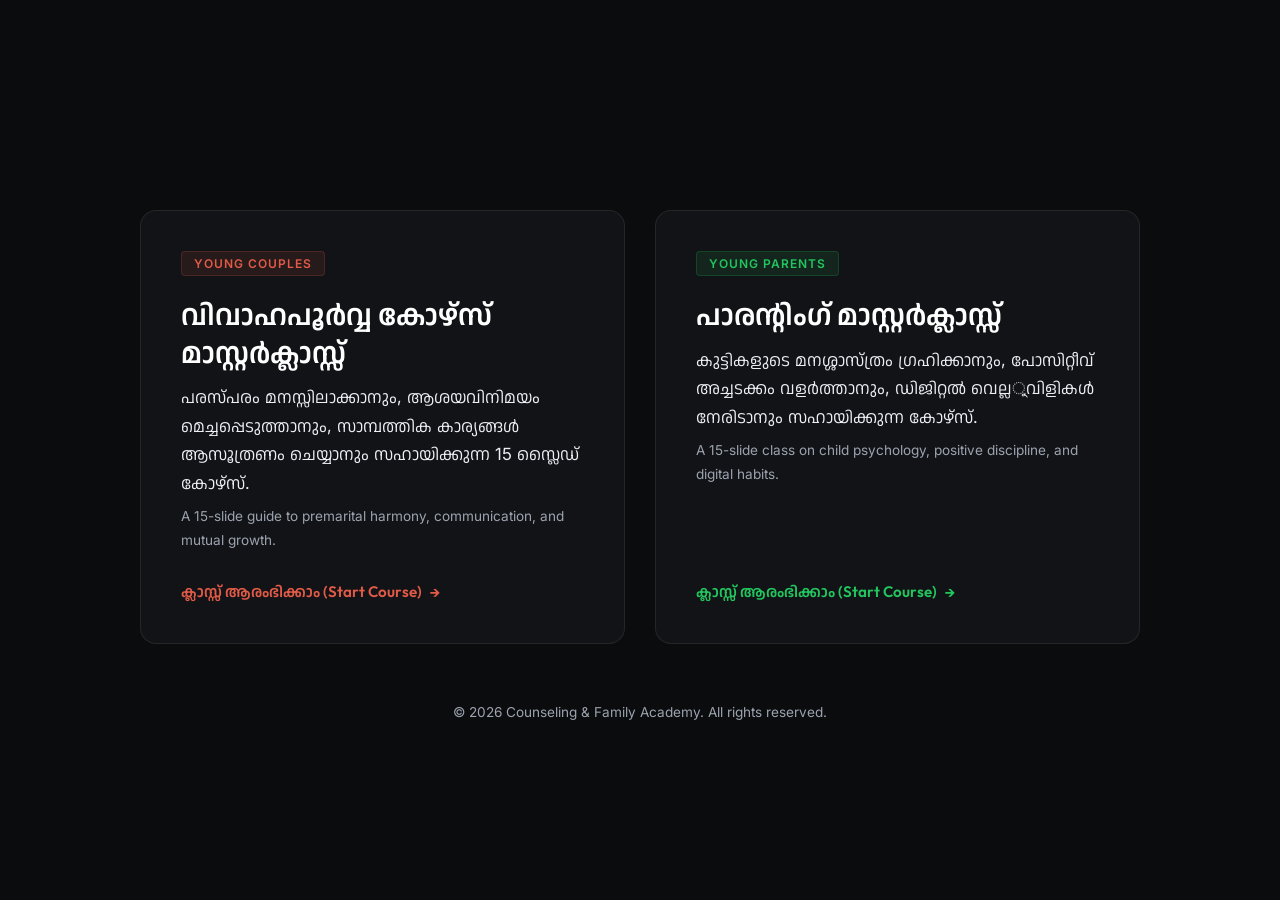
==== commit 96a0838b: "Comment out header section in index.html for future use" ====
--- a/index.html
+++ b/index.html
@@ -3,7 +3,7 @@
 <head>
   <meta charset="UTF-8">
   <meta name="viewport" content="width=device-width, initial-scale=1.0">
-  <title>കൗൺസിലിംഗ് & പാരന്റിംഗ് അക്കാദമി | Masterclass Academy</title>
+  <title>കൗൺസിലിംഗ്</title>
   <style>
     @import url('https://fonts.googleapis.com/css2?family=Anek+Malayalam:wght@100..800&family=Inter:wght@300;400;500;600;700&family=Outfit:wght@300;400;500;600;700&display=swap');
 
@@ -179,7 +179,7 @@
 <body>
 
   <div class="container">
-    <div class="header-section">
+    <!-- <div class="header-section">
       <h1 class="title">കൗൺസിലിംഗ് & പാരന്റിംഗ് അക്കാദമി</h1>
       <p class="subtitle">
         സന്തുഷ്ടമായ ദാമ്പത്യജീവിതത്തിനും കുട്ടികളുടെ ആരോഗ്യകരമായ വളർച്ചയ്ക്കും ആവശ്യമായ പ്രായോഗിക ക്ലാസ്സുകൾ ഇവിടെ നിന്നും തിരഞ്ഞെടുക്കുക.
@@ -187,7 +187,7 @@
           Choose from our premium masterclasses designed for young couples and parents.
         </span>
       </p>
-    </div>
+    </div> -->
 
     <div class="academy-grid">
       <!-- Card 1: Premarital Counseling -->
